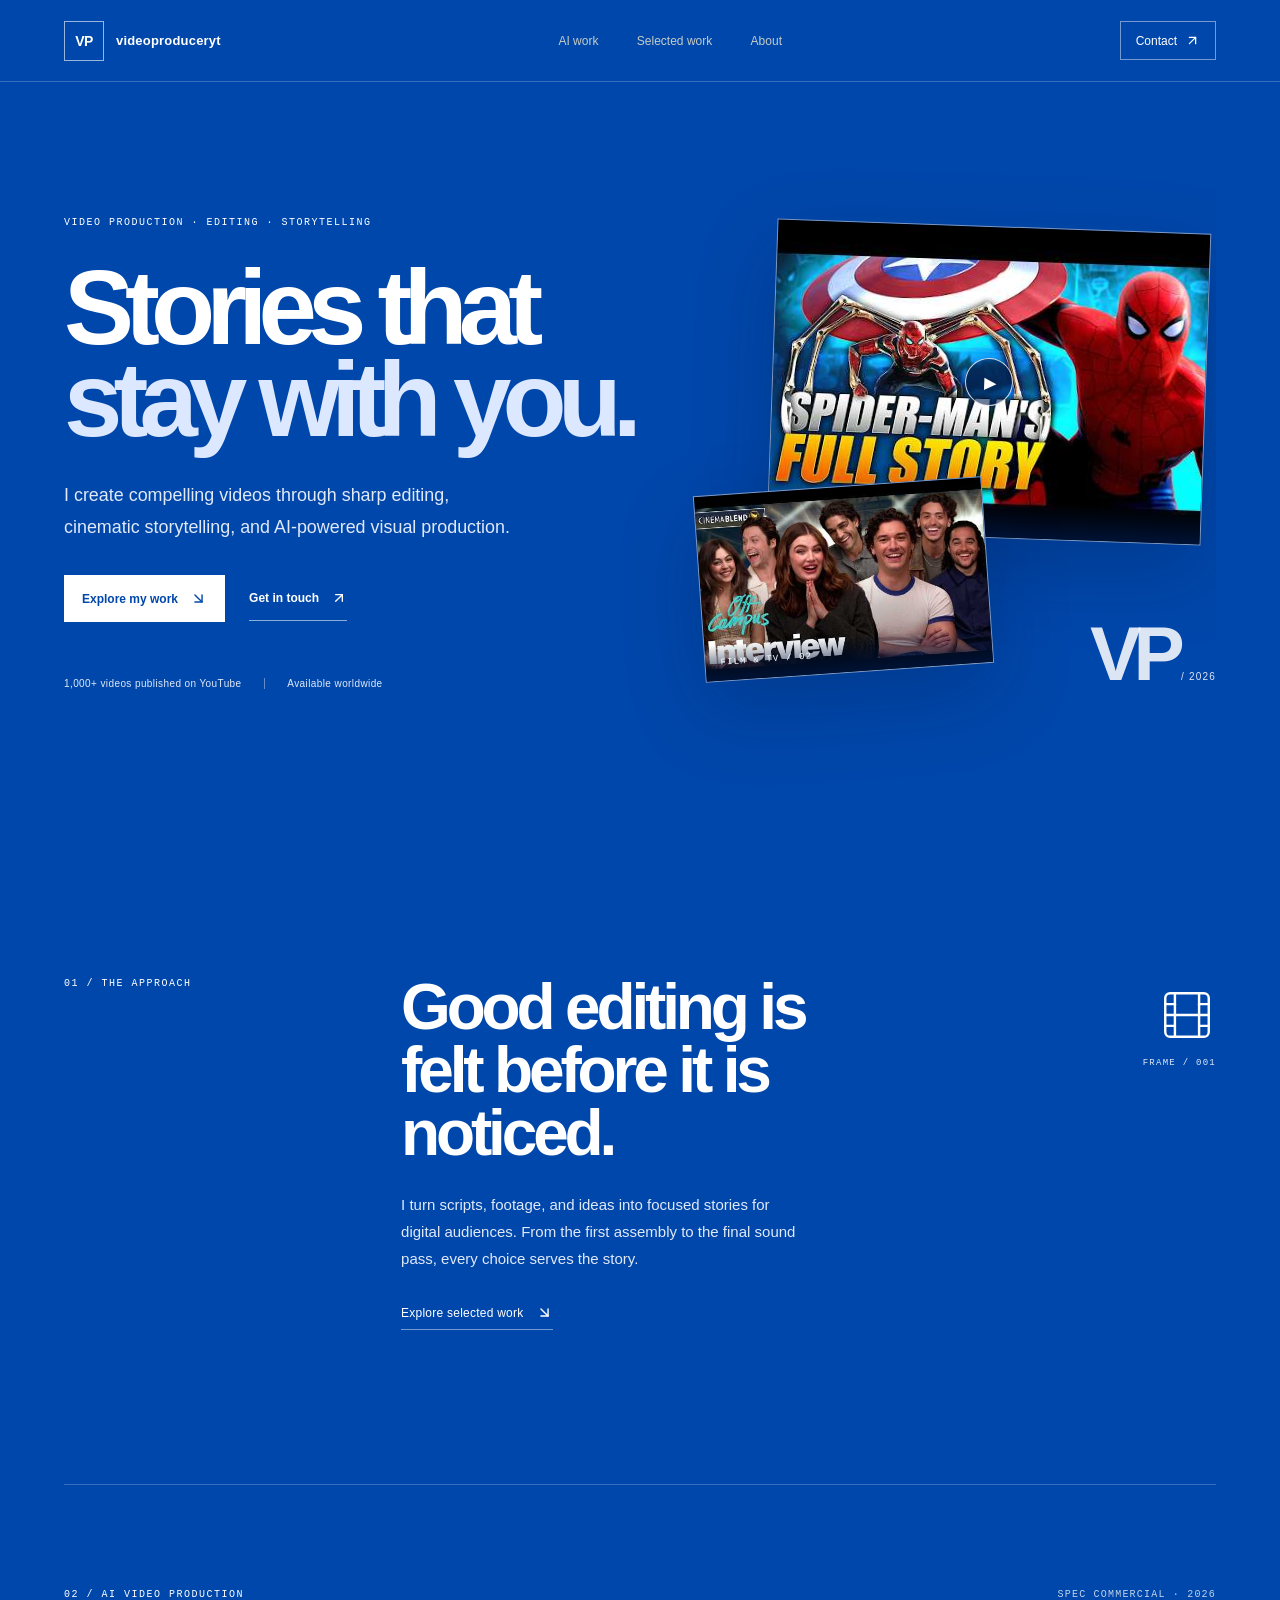
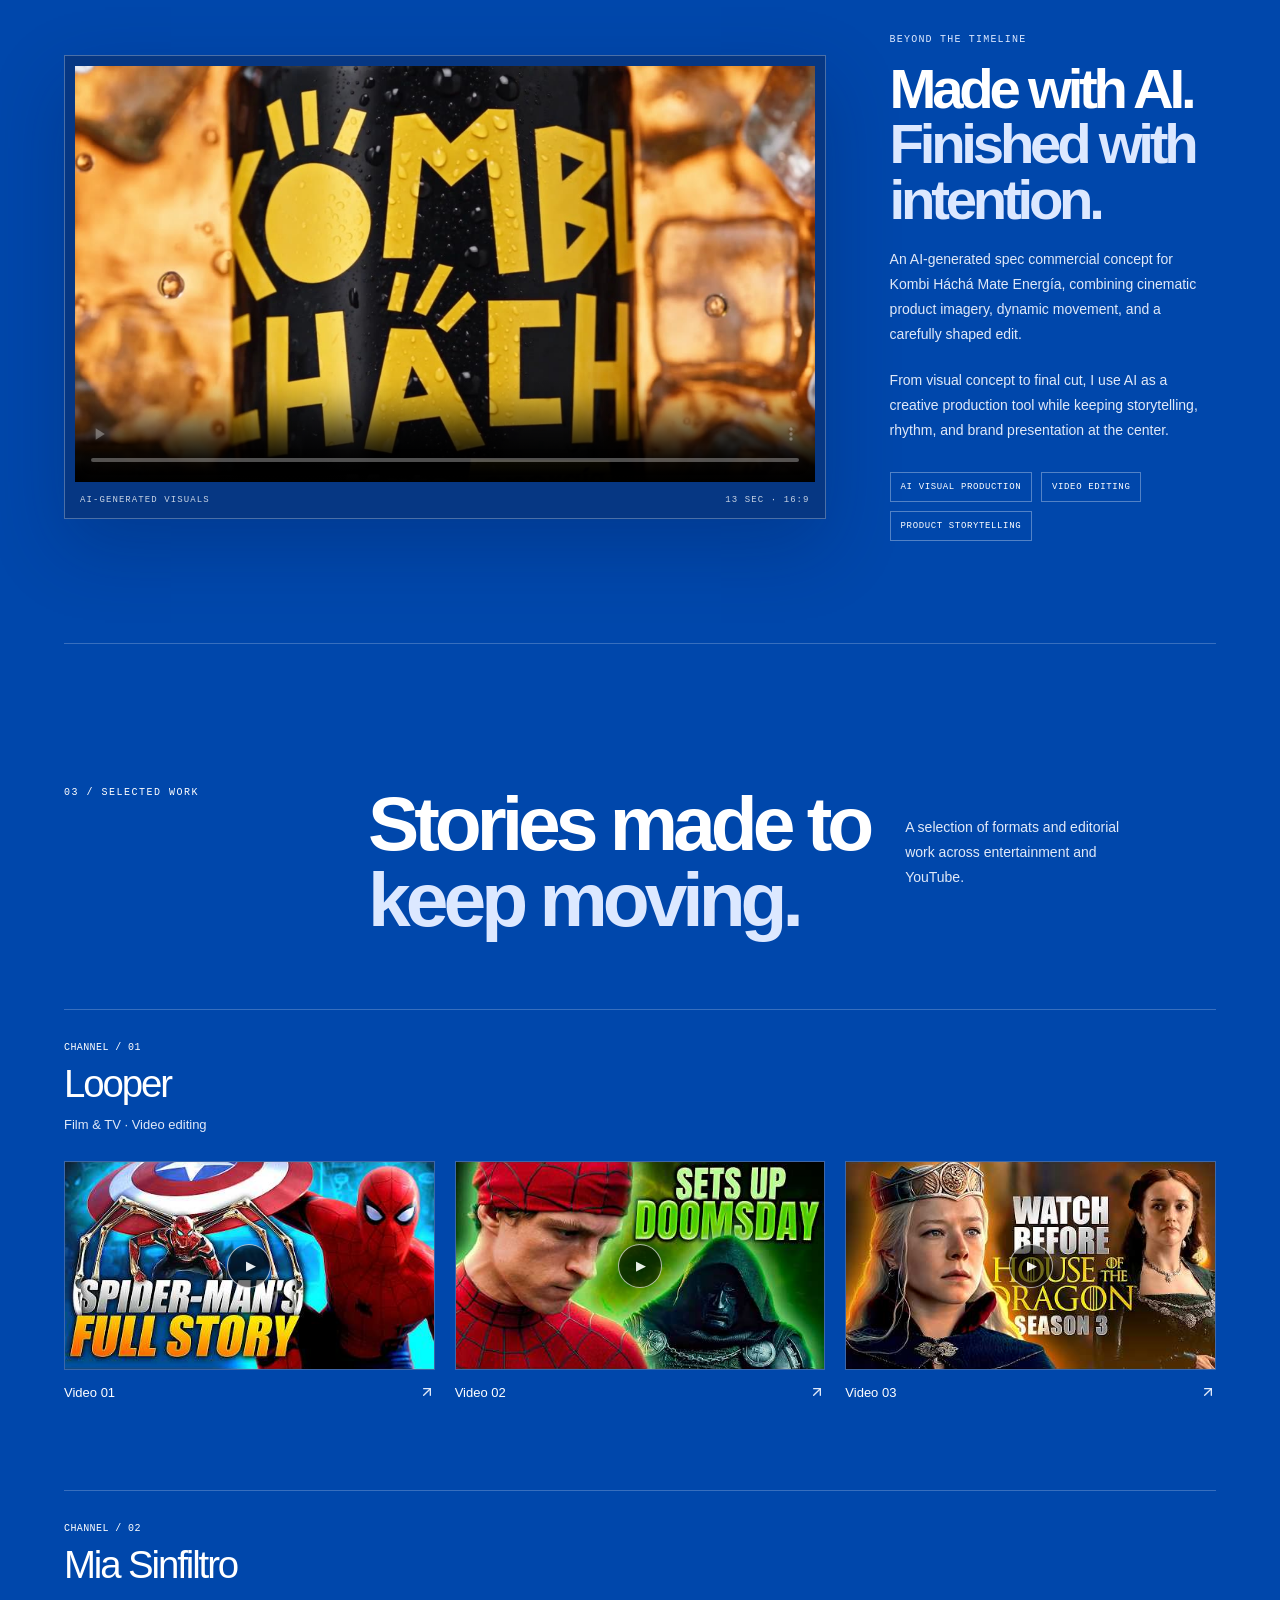
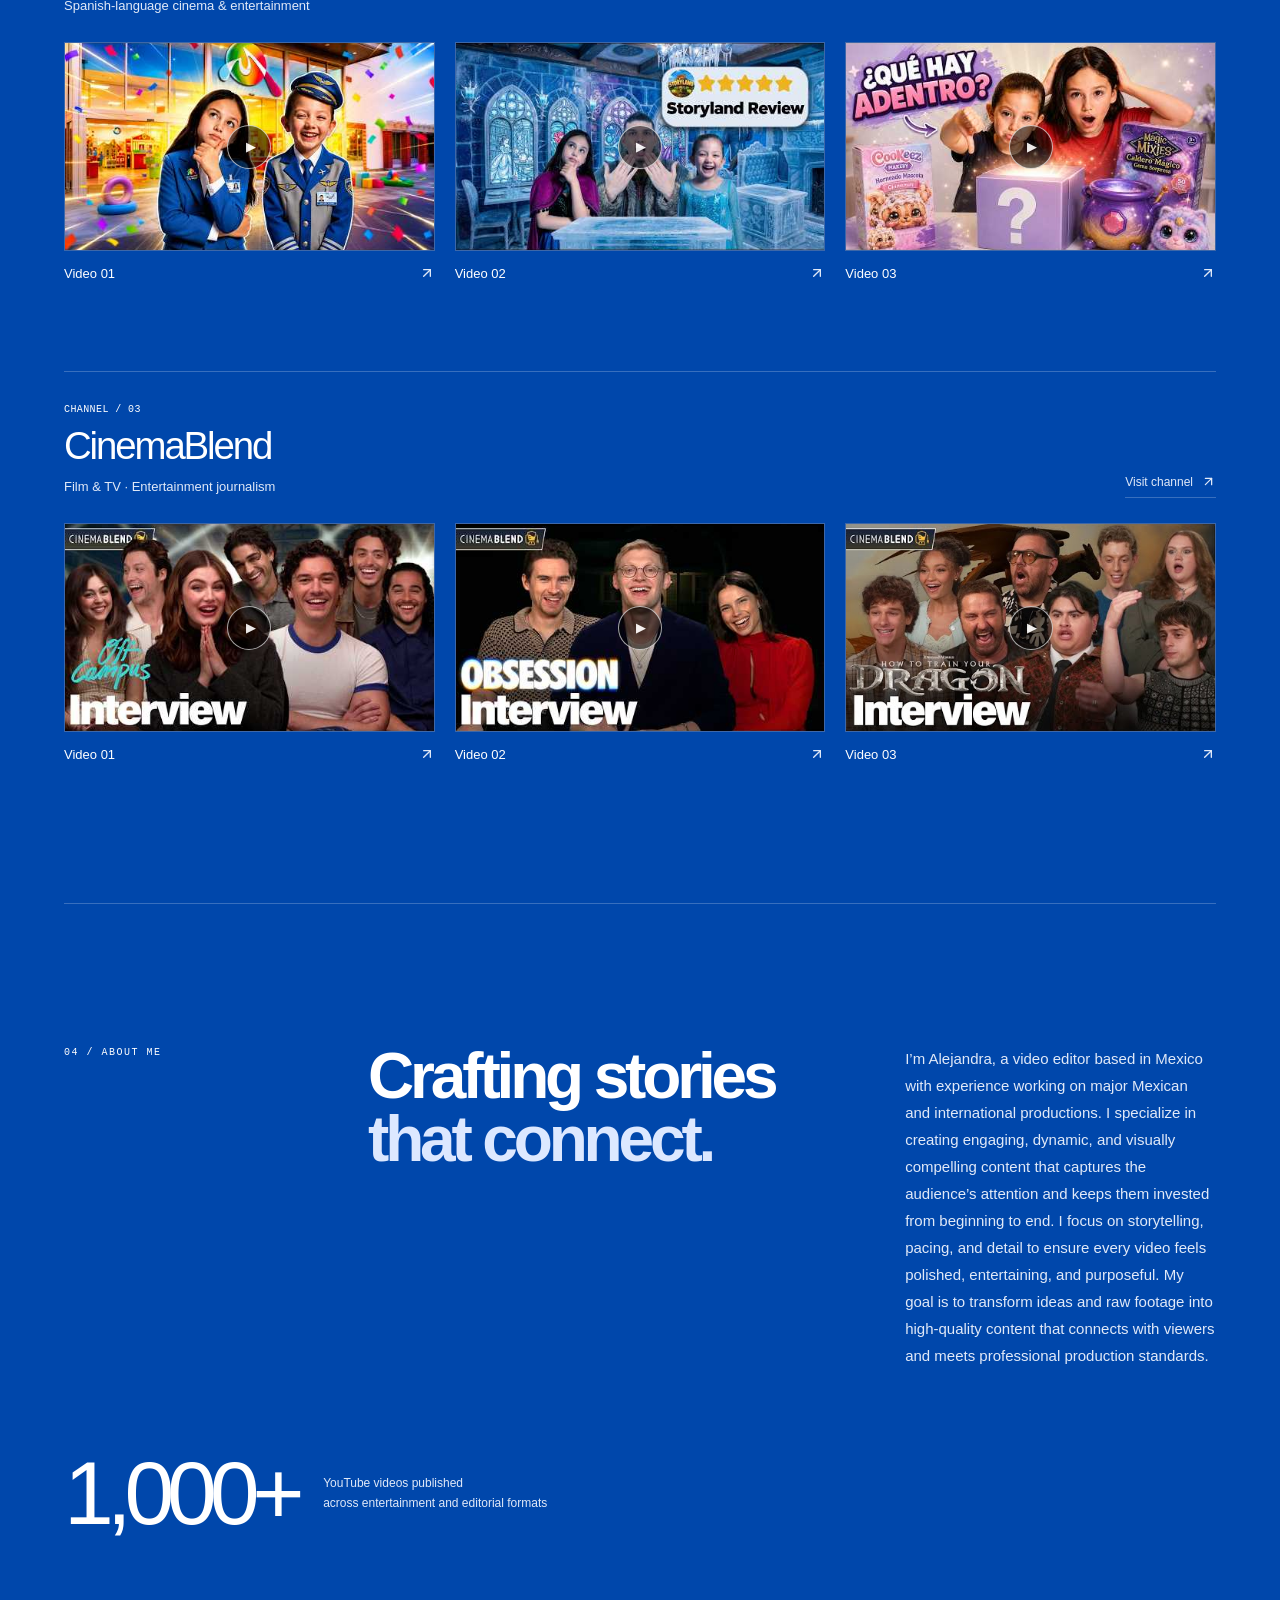
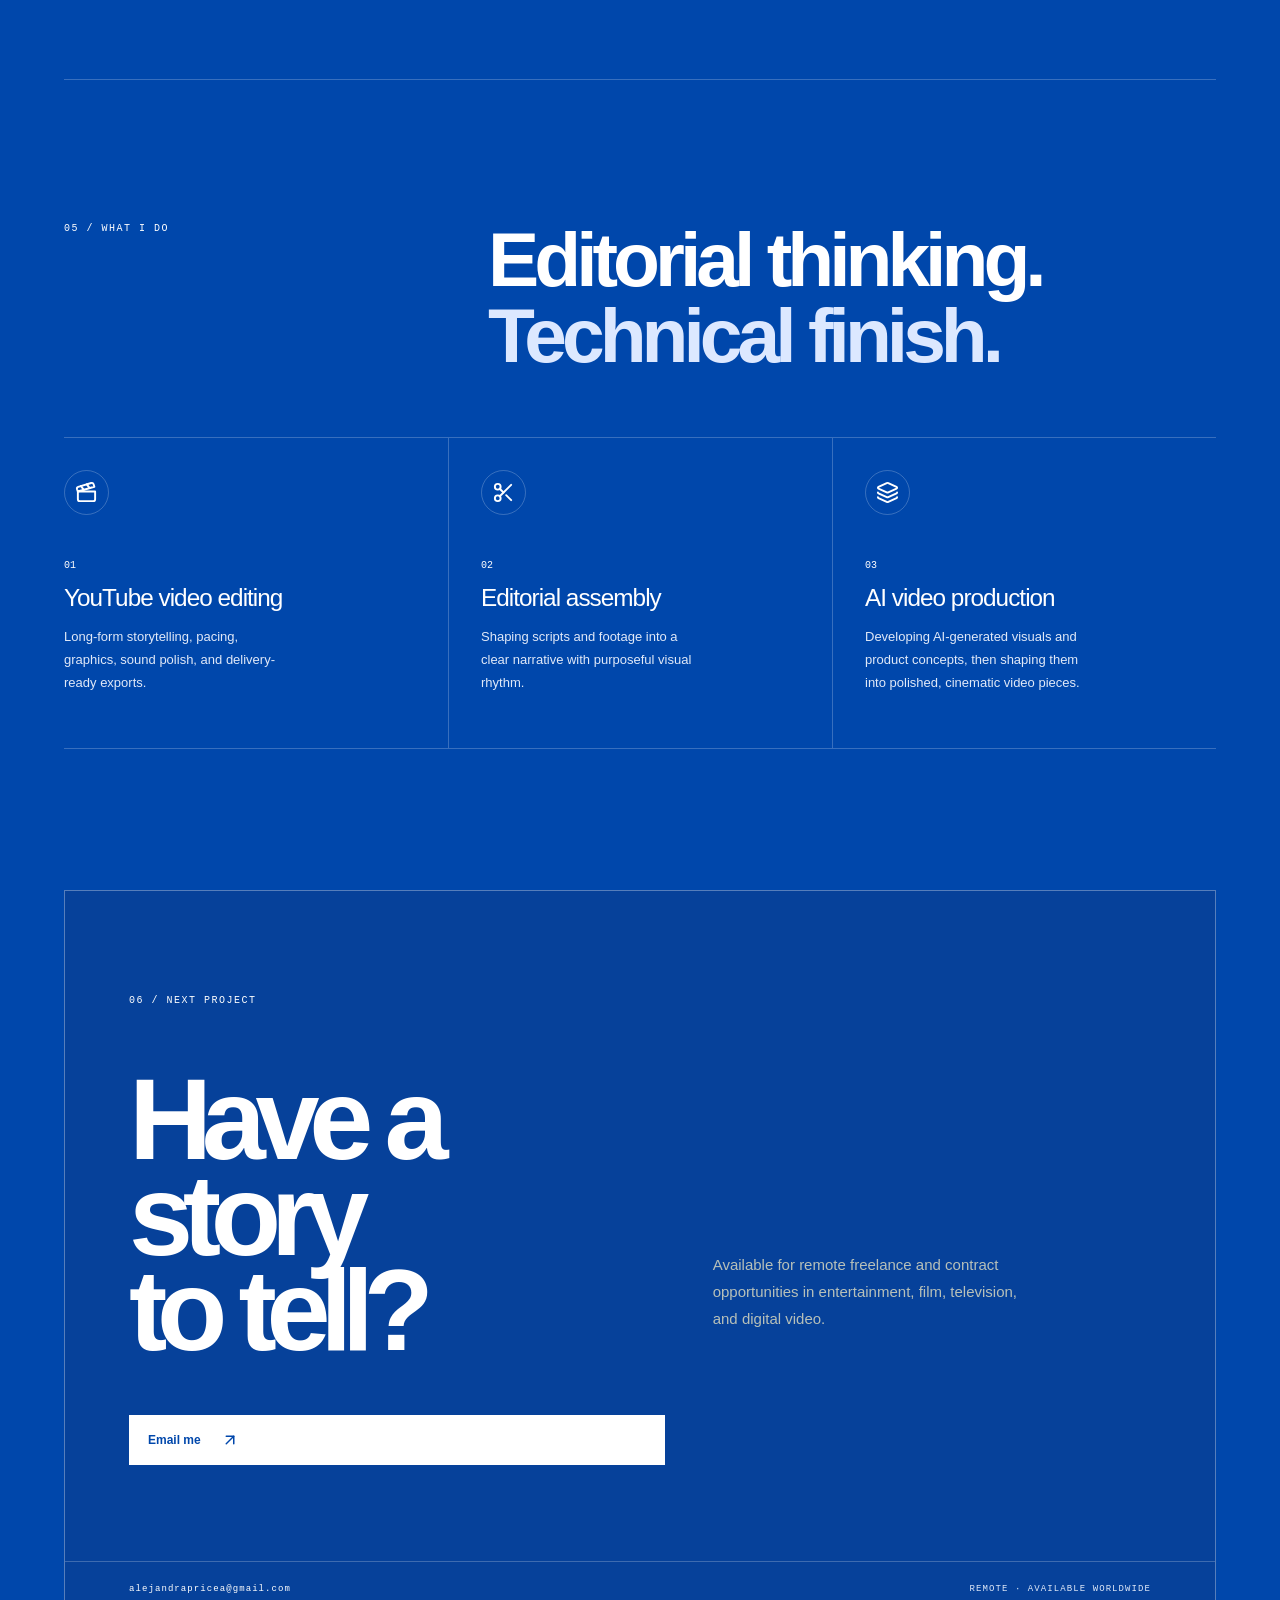
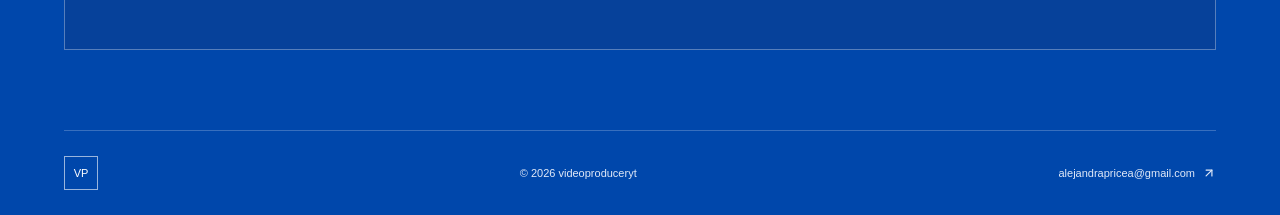
==== index.html @ 10a6574e "first commit Co-Authored-By: Claude Opus 5.5 <noreply@anthropic.com>" ====
<!DOCTYPE html>
<html lang="en">
<head>
<meta charset="utf-8">
<meta name="viewport" content="width=device-width, initial-scale=1">
<title>videoproduceryt | Video Production &amp; Editing</title>
<meta name="description" content="Video production and editing for entertainment, film, television, and digital audiences. Explore selected video work and get in touch.">
<meta property="og:title" content="videoproduceryt | Video Production &amp; Editing">
<meta property="og:description" content="Video production and editing for entertainment, film, television, and digital audiences. Explore selected video work and get in touch.">
<meta property="og:type" content="website">
<meta property="og:image" content="assets/img/og-cover.png">
<meta name="twitter:card" content="summary_large_image">
<meta name="twitter:image" content="assets/img/og-cover.png">
<link rel="icon" href="assets/img/favicon.svg">
<link rel="stylesheet" href="styles.css">
</head>
<body>
<main class="portfolio-site"><header class="site-nav"><a class="wordmark" href="#top" aria-label="videoproduceryt home"><span class="wordmark-icon">VP</span><span>videoproduceryt</span></a><nav aria-label="Main navigation"><a href="#ai-work">AI work</a><a href="#work">Selected work</a><a href="#experience">About</a></nav><a class="nav-contact" href="mailto:alejandrapricea@gmail.com">Contact <svg xmlns="http://www.w3.org/2000/svg" width="15" height="15" viewBox="0 0 24 24" fill="none" stroke="currentColor" stroke-width="2" stroke-linecap="round" stroke-linejoin="round" class="lucide lucide-arrow-up-right" aria-hidden="true"><path d="M7 7h10v10"></path><path d="M7 17 17 7"></path></svg></a></header><section id="top" class="hero section-shell"><div class="hero-copy"><p class="section-index">VIDEO PRODUCTION · EDITING · STORYTELLING</p><h1>Stories that<br/><em>stay with you.</em></h1><p class="hero-description">I create compelling videos through sharp editing, cinematic storytelling, and AI-powered visual production.</p><div class="hero-actions"><a class="hero-primary" href="#work">Explore my work <svg xmlns="http://www.w3.org/2000/svg" width="17" height="17" viewBox="0 0 24 24" fill="none" stroke="currentColor" stroke-width="2" stroke-linecap="round" stroke-linejoin="round" class="lucide lucide-arrow-down-right" aria-hidden="true"><path d="m7 7 10 10"></path><path d="M17 7v10H7"></path></svg></a><a class="hero-secondary" href="mailto:alejandrapricea@gmail.com">Get in touch <svg xmlns="http://www.w3.org/2000/svg" width="16" height="16" viewBox="0 0 24 24" fill="none" stroke="currentColor" stroke-width="2" stroke-linecap="round" stroke-linejoin="round" class="lucide lucide-arrow-up-right" aria-hidden="true"><path d="M7 7h10v10"></path><path d="M7 17 17 7"></path></svg></a></div><div class="hero-proof"><span>1,000+ videos published on YouTube</span><span>Available worldwide</span></div></div><div class="hero-art" aria-label="Selected video work"><a class="hero-frame hero-frame-main" href="https://www.youtube.com/watch?v=7dSTtn8gwhM" target="_blank" rel="noreferrer"><img src="assets/img/7dSTtn8gwhM.jpg" alt="Selected video project thumbnail"/><span class="hero-frame-label">SELECTED WORK / 01</span><span class="hero-play">▶</span></a><a class="hero-frame hero-frame-small" href="https://www.youtube.com/watch?v=cWhBT4UOHnk" target="_blank" rel="noreferrer"><img src="assets/img/cWhBT4UOHnk.jpg" alt="Entertainment video project thumbnail"/><span class="hero-frame-label">FILM &amp; TV / 02</span></a><div class="hero-art-index">VP<span> / 2026</span></div></div></section><section class="intro-note section-shell"><p class="section-index">01 / THE APPROACH</p><div class="intro-note-copy"><h2>Good editing is felt before it is noticed.</h2><p>I turn scripts, footage, and ideas into focused stories for digital audiences. From the first assembly to the final sound pass, every choice serves the story.</p><a class="text-link" href="#work">Explore selected work <svg xmlns="http://www.w3.org/2000/svg" width="17" height="17" viewBox="0 0 24 24" fill="none" stroke="currentColor" stroke-width="2" stroke-linecap="round" stroke-linejoin="round" class="lucide lucide-arrow-down-right" aria-hidden="true"><path d="m7 7 10 10"></path><path d="M17 7v10H7"></path></svg></a></div><div class="intro-note-mark" aria-hidden="true"><svg xmlns="http://www.w3.org/2000/svg" width="58" height="58" viewBox="0 0 24 24" fill="none" stroke="currentColor" stroke-width="1" stroke-linecap="round" stroke-linejoin="round" class="lucide lucide-film" aria-hidden="true"><rect width="18" height="18" x="3" y="3" rx="2"></rect><path d="M7 3v18"></path><path d="M3 7.5h4"></path><path d="M3 12h18"></path><path d="M3 16.5h4"></path><path d="M17 3v18"></path><path d="M17 7.5h4"></path><path d="M17 16.5h4"></path></svg><span>FRAME / 001</span></div></section><section id="ai-work" class="ai-feature-section section-shell"><div class="ai-feature-heading"><p class="section-index">02 / AI VIDEO PRODUCTION</p><span class="ai-feature-kicker">SPEC COMMERCIAL · 2026</span></div><div class="ai-feature-layout"><div class="ai-feature-player"><video controls="" playsinline preload="metadata" poster="assets/img/ai-commercial-poster.jpg" aria-label="AI-generated Kombi Háchá Mate Energía commercial concept"><source src="assets/video/ai-commercial.mp4" type="video/mp4"/>Your browser does not support embedded video.</video><div class="ai-player-caption"><span>AI-GENERATED VISUALS</span><span>13 SEC · 16:9</span></div></div><div class="ai-feature-copy"><p class="ai-overline">BEYOND THE TIMELINE</p><h2>Made with AI.<br/><em>Finished with intention.</em></h2><p>An AI-generated spec commercial concept for Kombi Háchá Mate Energía, combining cinematic product imagery, dynamic movement, and a carefully shaped edit.</p><p>From visual concept to final cut, I use AI as a creative production tool while keeping storytelling, rhythm, and brand presentation at the center.</p><div class="ai-skill-list"><span>AI VISUAL PRODUCTION</span><span>VIDEO EDITING</span><span>PRODUCT STORYTELLING</span></div></div></div></section><section id="work" class="work-section section-shell"><div class="section-heading"><p class="section-index">03 / SELECTED WORK</p><h2>Stories made to<br/><em>keep moving.</em></h2><p class="section-summary">A selection of formats and editorial work across entertainment and YouTube.</p></div><div class="video-groups"><section class="video-group" aria-labelledby="group-0"><div class="video-group-heading"><div><p class="work-type">CHANNEL / 01</p><h3 id="group-0">Looper</h3><p class="work-note">Film &amp; TV · Video editing</p></div></div><div class="video-grid"><a class="video-card" href="https://www.youtube.com/watch?v=7dSTtn8gwhM" target="_blank" rel="noreferrer" aria-label="Watch Looper Video 01"><div class="video-thumb"><img src="assets/img/7dSTtn8gwhM.jpg" alt="Looper — Video 01 thumbnail" loading="lazy"/><span class="play-mark" aria-hidden="true">▶</span></div><div class="video-card-meta"><span>Video 01</span><svg xmlns="http://www.w3.org/2000/svg" width="16" height="16" viewBox="0 0 24 24" fill="none" stroke="currentColor" stroke-width="2" stroke-linecap="round" stroke-linejoin="round" class="lucide lucide-arrow-up-right" aria-hidden="true"><path d="M7 7h10v10"></path><path d="M7 17 17 7"></path></svg></div></a><a class="video-card" href="https://www.youtube.com/watch?v=FRLhIym9r6U" target="_blank" rel="noreferrer" aria-label="Watch Looper Video 02"><div class="video-thumb"><img src="assets/img/FRLhIym9r6U.jpg" alt="Looper — Video 02 thumbnail" loading="lazy"/><span class="play-mark" aria-hidden="true">▶</span></div><div class="video-card-meta"><span>Video 02</span><svg xmlns="http://www.w3.org/2000/svg" width="16" height="16" viewBox="0 0 24 24" fill="none" stroke="currentColor" stroke-width="2" stroke-linecap="round" stroke-linejoin="round" class="lucide lucide-arrow-up-right" aria-hidden="true"><path d="M7 7h10v10"></path><path d="M7 17 17 7"></path></svg></div></a><a class="video-card" href="https://www.youtube.com/watch?v=bgYnn31d7a8" target="_blank" rel="noreferrer" aria-label="Watch Looper Video 03"><div class="video-thumb"><img src="assets/img/bgYnn31d7a8.jpg" alt="Looper — Video 03 thumbnail" loading="lazy"/><span class="play-mark" aria-hidden="true">▶</span></div><div class="video-card-meta"><span>Video 03</span><svg xmlns="http://www.w3.org/2000/svg" width="16" height="16" viewBox="0 0 24 24" fill="none" stroke="currentColor" stroke-width="2" stroke-linecap="round" stroke-linejoin="round" class="lucide lucide-arrow-up-right" aria-hidden="true"><path d="M7 7h10v10"></path><path d="M7 17 17 7"></path></svg></div></a></div></section><section class="video-group" aria-labelledby="group-1"><div class="video-group-heading"><div><p class="work-type">CHANNEL / 02</p><h3 id="group-1">Mia Sinfiltro</h3><p class="work-note">Spanish-language cinema &amp; entertainment</p></div></div><div class="video-grid"><a class="video-card" href="https://www.youtube.com/watch?v=tKdSCOWvBXM&amp;t=36s" target="_blank" rel="noreferrer" aria-label="Watch Mia Sinfiltro Video 01"><div class="video-thumb"><img src="assets/img/tKdSCOWvBXM.jpg" alt="Mia Sinfiltro — Video 01 thumbnail" loading="lazy"/><span class="play-mark" aria-hidden="true">▶</span></div><div class="video-card-meta"><span>Video 01</span><svg xmlns="http://www.w3.org/2000/svg" width="16" height="16" viewBox="0 0 24 24" fill="none" stroke="currentColor" stroke-width="2" stroke-linecap="round" stroke-linejoin="round" class="lucide lucide-arrow-up-right" aria-hidden="true"><path d="M7 7h10v10"></path><path d="M7 17 17 7"></path></svg></div></a><a class="video-card" href="https://www.youtube.com/watch?v=5vGVzmGsUBk&amp;t=74s" target="_blank" rel="noreferrer" aria-label="Watch Mia Sinfiltro Video 02"><div class="video-thumb"><img src="assets/img/5vGVzmGsUBk.jpg" alt="Mia Sinfiltro — Video 02 thumbnail" loading="lazy"/><span class="play-mark" aria-hidden="true">▶</span></div><div class="video-card-meta"><span>Video 02</span><svg xmlns="http://www.w3.org/2000/svg" width="16" height="16" viewBox="0 0 24 24" fill="none" stroke="currentColor" stroke-width="2" stroke-linecap="round" stroke-linejoin="round" class="lucide lucide-arrow-up-right" aria-hidden="true"><path d="M7 7h10v10"></path><path d="M7 17 17 7"></path></svg></div></a><a class="video-card" href="https://www.youtube.com/watch?v=4UK1DsJi1Jc&amp;t=2s" target="_blank" rel="noreferrer" aria-label="Watch Mia Sinfiltro Video 03"><div class="video-thumb"><img src="assets/img/4UK1DsJi1Jc.jpg" alt="Mia Sinfiltro — Video 03 thumbnail" loading="lazy"/><span class="play-mark" aria-hidden="true">▶</span></div><div class="video-card-meta"><span>Video 03</span><svg xmlns="http://www.w3.org/2000/svg" width="16" height="16" viewBox="0 0 24 24" fill="none" stroke="currentColor" stroke-width="2" stroke-linecap="round" stroke-linejoin="round" class="lucide lucide-arrow-up-right" aria-hidden="true"><path d="M7 7h10v10"></path><path d="M7 17 17 7"></path></svg></div></a></div></section><section class="video-group" aria-labelledby="group-2"><div class="video-group-heading"><div><p class="work-type">CHANNEL / 03</p><h3 id="group-2">CinemaBlend</h3><p class="work-note">Film &amp; TV · Entertainment journalism</p></div><a class="channel-link" href="https://www.youtube.com/@CinemaBlend" target="_blank" rel="noreferrer">Visit channel <svg xmlns="http://www.w3.org/2000/svg" width="15" height="15" viewBox="0 0 24 24" fill="none" stroke="currentColor" stroke-width="2" stroke-linecap="round" stroke-linejoin="round" class="lucide lucide-arrow-up-right" aria-hidden="true"><path d="M7 7h10v10"></path><path d="M7 17 17 7"></path></svg></a></div><div class="video-grid"><a class="video-card" href="https://www.youtube.com/watch?v=cWhBT4UOHnk" target="_blank" rel="noreferrer" aria-label="Watch CinemaBlend Video 01"><div class="video-thumb"><img src="assets/img/cWhBT4UOHnk.jpg" alt="CinemaBlend — Video 01 thumbnail" loading="lazy"/><span class="play-mark" aria-hidden="true">▶</span></div><div class="video-card-meta"><span>Video 01</span><svg xmlns="http://www.w3.org/2000/svg" width="16" height="16" viewBox="0 0 24 24" fill="none" stroke="currentColor" stroke-width="2" stroke-linecap="round" stroke-linejoin="round" class="lucide lucide-arrow-up-right" aria-hidden="true"><path d="M7 7h10v10"></path><path d="M7 17 17 7"></path></svg></div></a><a class="video-card" href="https://www.youtube.com/watch?v=Op0b77nTmTg" target="_blank" rel="noreferrer" aria-label="Watch CinemaBlend Video 02"><div class="video-thumb"><img src="assets/img/Op0b77nTmTg.jpg" alt="CinemaBlend — Video 02 thumbnail" loading="lazy"/><span class="play-mark" aria-hidden="true">▶</span></div><div class="video-card-meta"><span>Video 02</span><svg xmlns="http://www.w3.org/2000/svg" width="16" height="16" viewBox="0 0 24 24" fill="none" stroke="currentColor" stroke-width="2" stroke-linecap="round" stroke-linejoin="round" class="lucide lucide-arrow-up-right" aria-hidden="true"><path d="M7 7h10v10"></path><path d="M7 17 17 7"></path></svg></div></a><a class="video-card" href="https://www.youtube.com/watch?v=HNPbx5zSEVE" target="_blank" rel="noreferrer" aria-label="Watch CinemaBlend Video 03"><div class="video-thumb"><img src="assets/img/HNPbx5zSEVE.jpg" alt="CinemaBlend — Video 03 thumbnail" loading="lazy"/><span class="play-mark" aria-hidden="true">▶</span></div><div class="video-card-meta"><span>Video 03</span><svg xmlns="http://www.w3.org/2000/svg" width="16" height="16" viewBox="0 0 24 24" fill="none" stroke="currentColor" stroke-width="2" stroke-linecap="round" stroke-linejoin="round" class="lucide lucide-arrow-up-right" aria-hidden="true"><path d="M7 7h10v10"></path><path d="M7 17 17 7"></path></svg></div></a></div></section></div></section><section id="experience" class="experience-section section-shell"><div class="experience-lead"><p class="section-index">04 / ABOUT ME</p><h2>Crafting stories<br/><em>that connect.</em></h2><p>I’m Alejandra, a video editor based in Mexico with experience working on major Mexican and international productions. I specialize in creating engaging, dynamic, and visually compelling content that captures the audience’s attention and keeps them invested from beginning to end. I focus on storytelling, pacing, and detail to ensure every video feels polished, entertaining, and purposeful. My goal is to transform ideas and raw footage into high-quality content that connects with viewers and meets professional production standards.</p></div><div class="experience-foot"><strong>1,000+</strong><span>YouTube videos published<br/>across entertainment and editorial formats</span></div></section><section id="services" class="services-section section-shell"><div class="section-heading"><p class="section-index">05 / WHAT I DO</p><h2>Editorial thinking.<br/><em>Technical finish.</em></h2></div><div class="service-grid"><article class="service-item"><span class="service-icon"><svg xmlns="http://www.w3.org/2000/svg" width="23" height="23" viewBox="0 0 24 24" fill="none" stroke="currentColor" stroke-width="2" stroke-linecap="round" stroke-linejoin="round" class="lucide lucide-clapperboard" aria-hidden="true"><path d="m12.296 3.464 3.02 3.956"></path><path d="M20.2 6 3 11l-.9-2.4c-.3-1.1.3-2.2 1.3-2.5l13.5-4c1.1-.3 2.2.3 2.5 1.3z"></path><path d="M3 11h18v8a2 2 0 0 1-2 2H5a2 2 0 0 1-2-2z"></path><path d="m6.18 5.276 3.1 3.899"></path></svg></span><p class="service-no">01</p><h3>YouTube video editing</h3><p>Long-form storytelling, pacing, graphics, sound polish, and delivery-ready exports.</p></article><article class="service-item"><span class="service-icon"><svg xmlns="http://www.w3.org/2000/svg" width="23" height="23" viewBox="0 0 24 24" fill="none" stroke="currentColor" stroke-width="2" stroke-linecap="round" stroke-linejoin="round" class="lucide lucide-scissors" aria-hidden="true"><circle cx="6" cy="6" r="3"></circle><path d="M8.12 8.12 12 12"></path><path d="M20 4 8.12 15.88"></path><circle cx="6" cy="18" r="3"></circle><path d="M14.8 14.8 20 20"></path></svg></span><p class="service-no">02</p><h3>Editorial assembly</h3><p>Shaping scripts and footage into a clear narrative with purposeful visual rhythm.</p></article><article class="service-item"><span class="service-icon"><svg xmlns="http://www.w3.org/2000/svg" width="23" height="23" viewBox="0 0 24 24" fill="none" stroke="currentColor" stroke-width="2" stroke-linecap="round" stroke-linejoin="round" class="lucide lucide-layers" aria-hidden="true"><path d="M12.83 2.18a2 2 0 0 0-1.66 0L2.6 6.08a1 1 0 0 0 0 1.83l8.58 3.91a2 2 0 0 0 1.66 0l8.58-3.9a1 1 0 0 0 0-1.83z"></path><path d="M2 12a1 1 0 0 0 .58.91l8.6 3.91a2 2 0 0 0 1.65 0l8.58-3.9A1 1 0 0 0 22 12"></path><path d="M2 17a1 1 0 0 0 .58.91l8.6 3.91a2 2 0 0 0 1.65 0l8.58-3.9A1 1 0 0 0 22 17"></path></svg></span><p class="service-no">03</p><h3>AI video production</h3><p>Developing AI-generated visuals and product concepts, then shaping them into polished, cinematic video pieces.</p></article></div></section><section class="contact-section section-shell" id="contact"><p class="section-index">06 / NEXT PROJECT</p><div class="contact-main"><h2>Have a story<br/>to tell?</h2><p>Available for remote freelance and contract opportunities in entertainment, film, television, and digital video.</p><a class="contact-button" href="mailto:alejandrapricea@gmail.com">Email me <svg xmlns="http://www.w3.org/2000/svg" width="18" height="18" viewBox="0 0 24 24" fill="none" stroke="currentColor" stroke-width="2" stroke-linecap="round" stroke-linejoin="round" class="lucide lucide-arrow-up-right" aria-hidden="true"><path d="M7 7h10v10"></path><path d="M7 17 17 7"></path></svg></a></div><div class="contact-bottom"><a href="mailto:alejandrapricea@gmail.com">alejandrapricea@gmail.com</a><span>REMOTE · AVAILABLE WORLDWIDE</span></div></section><footer class="site-footer"><a class="footer-mark" href="#top">VP</a><span>© 2026 videoproduceryt</span><a href="mailto:alejandrapricea@gmail.com">alejandrapricea@gmail.com <svg xmlns="http://www.w3.org/2000/svg" width="14" height="14" viewBox="0 0 24 24" fill="none" stroke="currentColor" stroke-width="2" stroke-linecap="round" stroke-linejoin="round" class="lucide lucide-arrow-up-right" aria-hidden="true"><path d="M7 7h10v10"></path><path d="M7 17 17 7"></path></svg></a></footer></main>
</body>
</html>
---- styles.css ----
*,*::before,*::after{box-sizing:border-box}
img,video{max-width:100%}

:root{--radius:.625rem;--ls-bg:#0b0e0d;--ls-panel:#121715;--ls-panel-2:#171e1a;--ls-ink:#f0f0ea;--ls-muted:#a1aaa4;--ls-line:#e2eae326;--ls-accent:#9db8a4;--ls-max:1240px}
html{scroll-behavior:smooth;background:var(--ls-bg)}
body{color:var(--ls-ink);margin:0;font-family:Arial,Helvetica Neue,sans-serif;background:var(--ls-bg)!important}
.portfolio-site{background:var(--ls-bg);color:var(--ls-ink);overflow:clip}
.portfolio-site a{color:inherit;text-decoration:none}
.site-nav{z-index:20;min-height:82px;padding:0 max(5vw, calc((100vw - var(--ls-max))/2));border-bottom:1px solid var(--ls-line);background:#0b0e0d;justify-content:space-between;align-items:center;gap:2rem;display:flex;position:relative}
.wordmark{letter-spacing:.16em;white-space:nowrap;align-items:center;gap:12px;font-size:13px;font-weight:700;display:inline-flex}
.wordmark-icon{border:1px solid var(--ls-accent);width:40px;height:40px;color:var(--ls-ink);letter-spacing:-.05em;border-radius:11px;place-items:center;font-size:14px;display:grid}
.wordmark-sub{color:var(--ls-muted);letter-spacing:.22em;margin-top:4px;font-size:9px;font-weight:500;display:block}
.site-nav nav{align-items:center;gap:clamp(1.1rem,3vw,2.6rem);display:flex}
.site-nav nav a,.nav-contact{color:#c6ccc6;font-size:12px;transition:color .2s}
.site-nav nav a:hover,.nav-contact:hover,.text-link:hover{color:var(--ls-accent)}
.nav-contact{border:1px solid var(--ls-line);align-items:center;gap:8px;padding:11px 15px;display:inline-flex}
.scrub-wrap{position:relative}
.scrub-wrap .scroll-scrub__route-button{letter-spacing:.1em;text-transform:uppercase;font-size:11px}
.scrub-wrap .scroll-scrub__copy{width:min(48rem,52vw);max-width:48rem}
.scrub-wrap .scroll-scrub__title{letter-spacing:-.075em;max-width:9ch;font-family:Arial,Helvetica Neue,sans-serif;font-size:clamp(3.2rem,7.3vw,7rem);font-weight:700;line-height:.93}
.scrub-wrap .scroll-scrub__body{color:#cfd5cf;max-width:42ch;font-size:clamp(1rem,1.35vw,1.2rem)}
.scrub-wrap .scroll-scrub__kicker{letter-spacing:.18em;font-size:10px}
.scrub-wrap .scroll-scrub__tags li{letter-spacing:.06em;background:#070c094d;border-color:#e6eee738;font-size:10px}
.section-shell{width:min(var(--ls-max), calc(100% - 10vw));margin-inline:auto}
.section-index{color:var(--ls-accent);letter-spacing:.15em;margin:0;font-family:Courier New,monospace;font-size:10px;line-height:1.5}
.intro-note{border-bottom:1px solid var(--ls-line);grid-template-columns:.8fr 1.5fr .7fr;align-items:start;gap:4rem;padding-top:clamp(7rem,12vw,11rem);padding-bottom:clamp(7rem,12vw,11rem);display:grid}
.intro-note-copy h2,.section-heading h2,.experience-lead h2{letter-spacing:-.065em;max-width:13ch;margin:0;font-size:clamp(2.5rem,5vw,5.1rem);font-weight:600;line-height:.99}
.intro-note-copy p:not(.section-index),.experience-lead>p:last-child{max-width:48ch;color:var(--ls-muted);margin:1.6rem 0 0;font-size:15px;line-height:1.8}
.text-link{border-bottom:1px solid var(--ls-accent);color:var(--ls-ink);letter-spacing:.02em;align-items:center;gap:12px;margin-top:2rem;padding-bottom:8px;font-size:12px;display:inline-flex}
.intro-note-mark{color:var(--ls-accent);flex-direction:column;align-items:flex-end;gap:14px;padding-top:10px;display:flex}
.intro-note-mark span{color:var(--ls-muted);letter-spacing:.14em;font-family:Courier New,monospace;font-size:9px}
.work-section{padding-top:clamp(7rem,11vw,10rem);padding-bottom:clamp(7rem,11vw,10rem)}
.section-heading{grid-template-columns:.7fr 1.3fr .8fr;align-items:start;gap:2rem;margin-bottom:4.5rem;display:grid}
.section-heading h2{font-size:clamp(3rem,6vw,6rem)}
.section-heading h2 em,.experience-lead h2 em{color:var(--ls-accent);font-style:normal}
.section-summary{max-width:30ch;color:var(--ls-muted);padding-top:1rem;font-size:14px;line-height:1.8}
.work-list{grid-template-columns:1fr 1fr;gap:4.5rem 2.5rem;display:grid}
.work-item:nth-child(2){margin-top:5rem}
.work-item:nth-child(3){grid-column:1/2;margin-top:-2rem}
.work-visual{aspect-ratio:1.36;isolation:isolate;border:1px solid var(--ls-line);background:radial-gradient(at 60% 45%,#25352b 0%,#111714 48%,#080b09 100%);justify-content:center;align-items:center;display:flex;position:relative;overflow:hidden}
.work-visual:before{content:"";background:linear-gradient(135deg,#0000 15%,#9db8a412 15.2%,#0000 15.8% 72%,#9db8a40f 72.2%,#0000 73%);position:absolute;inset:0}
.work-visual--ribbon{background:radial-gradient(at 44% 52%,#25332b 0%,#111614 55%,#080b09 100%)}
.work-visual--reel{background:radial-gradient(#2a3930 0%,#111714 46%,#080b09 100%)}
.visual-number{color:#aab4ac;letter-spacing:.13em;font-family:Courier New,monospace;font-size:9px;position:absolute;top:20px;left:22px}
.visual-wordmark{color:#f0f0eaeb;letter-spacing:.11em;font-size:clamp(1rem,2vw,1.5rem);font-weight:700;position:absolute;bottom:23px;left:24px}
.visual-open{border:1px solid #f0f0ea59;border-radius:50%;place-items:center;width:42px;height:42px;transition:background .25s,color .25s,transform .25s;display:grid;position:absolute;bottom:18px;right:18px}
.work-visual:hover .visual-open{background:var(--ls-accent);color:var(--ls-bg);transform:translate(2px,-2px)}
.visual-shape{width:44%;height:48%;transition:transform .5s cubic-bezier(.2,.8,.2,1);display:block;position:relative;transform:rotate(-17deg)}
.visual-shape span{background:linear-gradient(115deg,#9db8a41f,#9db8a405);border:1px solid #dce7dea6;width:100%;height:28%;display:block;position:absolute;box-shadow:0 0 38px #9db8a40a}
.visual-shape span:first-child{top:0;left:-10%;transform:rotate(8deg)}
.visual-shape span:nth-child(2){top:32%;left:0;transform:rotate(-3deg)}
.visual-shape span:nth-child(3){top:64%;left:10%;transform:rotate(5deg)}
.work-visual--ribbon .visual-shape{transform:rotate(28deg)scale(.82)}
.work-visual--reel .visual-shape{aspect-ratio:1;border:2px solid #dce7decc;border-radius:50%;width:38%;height:auto;transform:rotate(0)}
.work-visual--reel .visual-shape:before,.work-visual--reel .visual-shape:after{content:"";border:1px solid #9db8a4cc;border-radius:50%;position:absolute;inset:15%}
.work-visual--reel .visual-shape:after{border-color:#dce7deb3;inset:38%}
.work-visual--reel .visual-shape span{border-radius:50%;width:13%;height:13%;top:43%;left:43%}
.work-visual--reel .visual-shape span:first-child{transform:translateY(-125px)}
.work-visual--reel .visual-shape span:nth-child(2){transform:translate(95px,75px)}
.work-visual--reel .visual-shape span:nth-child(3){transform:translate(-95px,75px)}
.work-visual:hover .visual-shape{transform:rotate(-10deg)scale(1.06)}
.work-visual--ribbon:hover .visual-shape{transform:rotate(20deg)scale(.9)}
.work-visual--reel:hover .visual-shape{transform:scale(1.08)}
.work-meta{justify-content:space-between;gap:1rem;padding-top:1.4rem;display:flex}
.work-type{color:var(--ls-accent);letter-spacing:.04em;margin:0 0 .6rem;font-family:Courier New,monospace;font-size:10px}
.work-meta h3{letter-spacing:-.035em;margin:0;font-size:clamp(1.2rem,2vw,1.6rem);font-weight:500}
.work-note{max-width:44ch;color:var(--ls-muted);margin:.75rem 0 0;font-size:13px;line-height:1.7}
.work-count{color:#68716a;font-family:Courier New,monospace;font-size:11px}
.outline-link{border-bottom:1px solid var(--ls-accent);align-items:center;gap:15px;margin-top:4rem;padding:16px 0;font-size:12px;display:inline-flex}
.experience-section{border-top:1px solid var(--ls-line);padding-top:clamp(7rem,11vw,10rem);padding-bottom:clamp(7rem,11vw,10rem)}
.experience-lead{grid-template-columns:.7fr 1.3fr .8fr;align-items:start;gap:2rem;margin-bottom:5rem;display:grid}
.experience-lead h2{max-width:14ch;font-size:clamp(2.8rem,5vw,5rem)}
.experience-lead>p:last-child{margin-top:0}
.timeline{border-top:1px solid var(--ls-line)}
.timeline-item{border-bottom:1px solid var(--ls-line);grid-template-columns:1fr 2.2fr 44px;align-items:start;gap:2rem;padding:2.2rem 0;display:grid}
.timeline-date{color:var(--ls-muted);letter-spacing:.08em;padding-top:7px;font-family:Courier New,monospace;font-size:10px}
.timeline-date span{color:var(--ls-accent);margin-left:7px;font-size:9px;display:inline-block}
.timeline-main h3{letter-spacing:-.04em;margin:0;font-size:clamp(1.5rem,2.4vw,2.2rem);font-weight:500}
.timeline-role{color:var(--ls-accent)!important;margin:.45rem 0 .9rem!important;font-size:11px!important}
.timeline-main p{max-width:58ch;color:var(--ls-muted);margin:0;font-size:13px;line-height:1.8}
.timeline-arrow{border:1px solid var(--ls-line);width:38px;height:38px;color:var(--ls-accent);border-radius:50%;place-items:center;display:grid}
.experience-foot{align-items:center;gap:1.6rem;margin-top:4rem;display:flex}
.experience-foot strong{letter-spacing:-.08em;font-size:clamp(3.5rem,7vw,6rem);font-weight:500;line-height:1}
.experience-foot span{color:var(--ls-muted);font-size:12px;line-height:1.6}
.services-section{border-top:1px solid var(--ls-line);padding-top:clamp(7rem,11vw,10rem);padding-bottom:clamp(7rem,11vw,10rem)}
.services-section .section-heading{grid-template-columns:.7fr 1.3fr;margin-bottom:4rem}
.service-grid{border-top:1px solid var(--ls-line);border-bottom:1px solid var(--ls-line);grid-template-columns:repeat(3,minmax(0,1fr));display:grid}
.service-item{min-height:310px;padding:2rem 2rem 2.2rem 0;position:relative}
.service-item+.service-item{border-left:1px solid var(--ls-line);padding-left:2rem}
.service-icon{width:45px;height:45px;color:var(--ls-accent);border:1px solid var(--ls-line);border-radius:50%;place-items:center;display:grid}
.service-no{color:var(--ls-accent);margin:2.8rem 0 .8rem;font-family:Courier New,monospace;font-size:10px}
.service-item h3{letter-spacing:-.04em;margin:0;font-size:clamp(1.15rem,1.9vw,1.55rem);font-weight:500}
.service-item>p:last-child{max-width:31ch;color:var(--ls-muted);font-size:13px;line-height:1.8}
.contact-section{background:radial-gradient(at 80% 30%,#37503e38,#0000 48%),#101512;border:1px solid #9db8a447;margin-bottom:5rem;padding-top:clamp(5rem,8vw,7rem);padding-bottom:2rem;position:relative}
.contact-section>.section-index{margin-left:clamp(1.5rem,5vw,4rem)}
.contact-main{grid-template-columns:1.1fr .9fr;align-items:end;gap:3rem;padding:4rem clamp(1.5rem,5vw,4rem) 6rem;display:grid}
.contact-main h2{letter-spacing:-.09em;margin:0;font-size:clamp(4rem,9vw,9rem);font-weight:600;line-height:.83}
.contact-main>p{color:#b7c0b9;max-width:37ch;margin:0 0 1.7rem;font-size:15px;line-height:1.8}
.contact-button{background:var(--ls-accent);align-items:center;gap:20px;margin-top:.5rem;padding:16px 19px;font-size:12px;font-weight:700;transition:transform .2s,background .2s;display:inline-flex;color:#0b0e0d!important}
.contact-button:hover{background:#c3d4c8;transform:translateY(-2px)}
.contact-bottom{border-top:1px solid var(--ls-line);color:var(--ls-muted);letter-spacing:.12em;justify-content:space-between;gap:1rem;padding:1.4rem clamp(1.5rem,5vw,4rem);font-family:Courier New,monospace;font-size:9px;display:flex}
.site-footer{width:min(var(--ls-max), calc(100% - 10vw));border-top:1px solid var(--ls-line);min-height:85px;color:var(--ls-muted);justify-content:space-between;align-items:center;gap:1rem;margin:0 auto;font-size:11px;display:flex}
.footer-mark{border:1px solid var(--ls-accent);place-items:center;width:34px;height:34px;font-size:11px;display:grid;color:var(--ls-ink)!important}
.site-footer>a:last-child{align-items:center;gap:7px;display:inline-flex}
@media (width<=800px){.site-nav{gap:1rem;min-height:74px;padding-inline:5vw}
.site-nav nav{gap:1rem}
.site-nav nav a{font-size:10px}
.nav-contact{padding:9px 10px;font-size:10px}
.wordmark{gap:8px;font-size:11px}
.wordmark-icon{width:34px;height:34px}
.wordmark-sub{font-size:8px}
.scrub-wrap .scroll-scrub__copy{width:100%}
.scrub-wrap .scroll-scrub__title{max-width:8ch;font-size:clamp(3rem,12vw,5rem)}
.scrub-wrap .scroll-scrub__route{justify-content:flex-start}
.section-shell,.site-footer{width:calc(100% - 10vw)}
.intro-note{grid-template-columns:1fr;gap:2rem;padding-block:5rem}
.intro-note-copy h2,.section-heading h2,.experience-lead h2{font-size:clamp(2.7rem,10vw,4.2rem)}
.intro-note-mark{display:none}
.section-heading{grid-template-columns:1fr;gap:1.4rem;margin-bottom:3rem}
.section-summary{margin:0;padding-top:0}
.work-list{grid-template-columns:1fr;row-gap:3rem}
.work-item:nth-child(2),.work-item:nth-child(3){grid-column:auto;margin-top:0}
.work-visual{aspect-ratio:1.2}
.experience-lead{grid-template-columns:1fr;gap:1.5rem;margin-bottom:3rem}
.experience-lead>p:last-child{margin-top:0}
.timeline-item{grid-template-columns:1fr 36px;gap:.7rem 1rem;padding:1.7rem 0}
.timeline-date{grid-column:1/-1}
.timeline-main{grid-column:1}
.timeline-arrow{grid-area:2/2}
.service-grid{grid-template-columns:1fr}
.service-item,.service-item+.service-item{border-left:0;min-height:auto;padding:1.8rem 0}
.service-item+.service-item{border-top:1px solid var(--ls-line)}
.service-no{margin-top:1.6rem}
.contact-main{grid-template-columns:1fr;gap:2rem;padding-top:3rem;padding-bottom:3.5rem}
.contact-main h2{font-size:clamp(4rem,17vw,6rem)}
.contact-main>p{margin-bottom:0}
.contact-bottom{flex-direction:column;gap:.7rem}
}
@media (width<=500px){.site-nav{flex-wrap:wrap;padding-block:12px}
.site-nav nav{order:3;justify-content:space-between;width:100%;padding:4px 0 2px}
.nav-contact{margin-left:auto}
.scrub-wrap .scroll-scrub__chapter-pin{padding-bottom:4rem}
.work-visual{aspect-ratio:1.05}
.visual-wordmark{font-size:13px}
.site-footer{font-size:9px}
}
@media (prefers-reduced-motion:reduce){html{scroll-behavior:auto}
*,:before,:after{transition-duration:.01ms!important;animation-duration:.01ms!important;animation-iteration-count:1!important}
}
.wordmark-icon,.footer-mark{border-color:#ffffff4d}
.section-index,.work-type,.timeline-role,.service-no{color:#c7c7c0!important}
.intro-note-mark,.section-heading h2 em,.experience-lead h2 em{color:#c7c7c0}
.text-link{border-color:#ffffff73}
.video-groups{gap:clamp(3.5rem,7vw,6rem);display:grid}
.video-group{border-top:1px solid var(--ls-line);padding-top:2rem}
.video-group-heading{justify-content:space-between;align-items:end;gap:2rem;margin-bottom:1.6rem;display:flex}
.video-group-heading h3{letter-spacing:-.055em;margin:0;font-size:clamp(1.8rem,3vw,2.6rem);font-weight:500}
.video-group-heading .work-note{margin-top:.45rem}
.channel-link{border-bottom:1px solid var(--ls-line);white-space:nowrap;align-items:center;gap:.5rem;padding-bottom:.45rem;font-size:12px;display:inline-flex;color:var(--ls-muted)!important}
.channel-link:hover{color:var(--ls-ink)!important}
.video-grid{grid-template-columns:repeat(3,minmax(0,1fr));gap:1.25rem;display:grid}
.video-card{min-width:0;display:block}
.video-thumb{aspect-ratio:16/9;border:1px solid var(--ls-line);background:#202020;position:relative;overflow:hidden}
.video-thumb img{object-fit:cover;width:100%;height:100%;transition:transform .35s,opacity .35s;display:block}
.play-mark{color:#fff;opacity:.9;background:#0009;border:1px solid #ffffffb3;border-radius:50%;place-items:center;width:44px;height:44px;padding-left:3px;font-size:13px;transition:background .25s,transform .25s;display:grid;position:absolute;top:50%;left:50%;transform:translate(-50%,-50%)}
.video-card:hover .video-thumb img{opacity:.8;transform:scale(1.035)}
.video-card:hover .play-mark{color:#111;background:#fff;transform:translate(-50%,-50%)scale(1.08)}
.video-card-meta{color:var(--ls-ink);justify-content:space-between;align-items:center;gap:1rem;padding-top:.9rem;font-size:13px;display:flex}
.video-card-meta svg{color:var(--ls-muted);flex:none}
.contact-button{background:#e4e4dd;color:#111!important}
@media (width<=800px){.video-grid{grid-template-columns:repeat(2,minmax(0,1fr));gap:1.4rem 1rem}
}
@media (width<=500px){.video-grid{grid-template-columns:1fr}
.video-group-heading{flex-direction:column;align-items:start;gap:1rem}
.video-thumb{aspect-ratio:16/9}
}
:root{--ls-bg:#0047ab;--ls-panel:#06419a;--ls-panel-2:#0a3e8d;--ls-ink:#fff;--ls-muted:#e0e9f8;--ls-line:#ffffff38;--ls-accent:#fff}
html,body,.portfolio-site{color:#fff;background:#0047ab!important}
.site-nav{background:#0047ab!important}
.wordmark{letter-spacing:.015em;text-transform:none}
.wordmark-icon,.footer-mark{border-color:#fff9;border-radius:0}
.section-index,.work-type,.timeline-role,.service-no,.intro-note-mark{color:#fff!important}
.section-heading h2 em,.experience-lead h2 em{color:#dce8ff!important}
.scrub-wrap .scroll-scrub__body{color:#e0e9f8}
.scrub-wrap .scroll-scrub__tags li{background:#00235c38;border-color:#ffffff61}
.work-visual,.work-visual--ribbon,.work-visual--reel{background:#06419a}
.work-visual:before{display:none}
.visual-shape span{box-shadow:none;background:0 0;border-color:#fffc}
.contact-section{border-color:#ffffff52;background:#06419a!important}
.contact-button{color:#0047ab!important;background:#fff!important}
.contact-button:hover{background:#e0e9f8!important}
.video-thumb{background:#063c8f}
.hero{grid-template-columns:1.05fr .95fr;align-items:center;gap:clamp(2rem,5vw,5rem);min-height:min(740px,100svh - 82px);padding-top:clamp(4rem,8vw,7rem);padding-bottom:clamp(4rem,8vw,7rem);display:grid;position:relative;overflow:hidden}
.hero-copy{z-index:2;position:relative}
.hero-copy .section-index{margin-bottom:2rem}
.hero h1{letter-spacing:-.085em;margin:0;font-size:clamp(4rem,8.2vw,8.2rem);font-weight:650;line-height:.88}
.hero h1 em{color:#dce8ff;font-style:normal}
.hero-description{color:#e0e9f8;max-width:46ch;margin:2rem 0 0;font-size:clamp(1rem,1.4vw,1.18rem);line-height:1.8}
.hero-actions{flex-wrap:wrap;align-items:center;gap:1.5rem;margin-top:2rem;display:flex}
.hero-primary,.hero-secondary{align-items:center;gap:12px;font-size:12px;font-weight:650;display:inline-flex}
.hero-primary{background:#fff;padding:15px 18px;color:#0047ab!important}
.hero-secondary{border-bottom:1px solid #ffffff8c;padding:14px 0}
.hero-proof{color:#e0e9f8;letter-spacing:.04em;flex-wrap:wrap;gap:.7rem 1.4rem;margin-top:3.5rem;font-size:10px;display:flex}
.hero-proof span+span{border-left:1px solid #ffffff61;padding-left:1.4rem}
.hero-art{min-height:480px;position:relative}
.hero-frame{background:#073984;border:1px solid #ffffff7a;display:block;position:absolute;overflow:hidden;box-shadow:0 28px 80px #00143c3d}
.hero-frame img{object-fit:cover;width:100%;height:100%;transition:transform .5s;display:block}
.hero-frame:hover img{transform:scale(1.04)}
.hero-frame-main{width:84%;height:65%;top:3%;right:2%;transform:rotate(2deg)}
.hero-frame-small{z-index:2;width:56%;height:39%;bottom:4%;left:0;transform:rotate(-4deg)}
.hero-frame-label{color:#fff;letter-spacing:.13em;background:linear-gradient(#0000,#00143ae6);padding:13px 15px;font-family:Courier New,monospace;font-size:9px;position:absolute;bottom:0;left:0;right:0}
.hero-play{color:#fff;background:#001e5094;border:1px solid #fffc;border-radius:50%;place-items:center;width:48px;height:48px;padding-left:3px;display:grid;position:absolute;top:50%;left:50%;transform:translate(-50%,-50%)}
.hero-art-index{z-index:3;letter-spacing:-.1em;color:#ffffffdb;font-size:clamp(3rem,6vw,5rem);font-weight:700;line-height:1;position:absolute;bottom:0;right:0}
.hero-art-index span{letter-spacing:.12em;font-size:10px;font-weight:400}
.nav-contact{border-color:#ffffff73}
.contact-bottom a{color:#fff;text-decoration:none}
.contact-bottom a:hover{text-decoration:underline}
@media (width<=800px){.hero{grid-template-columns:1fr;gap:2rem;min-height:auto;padding-top:4.5rem;padding-bottom:5rem}
.hero h1{font-size:clamp(4rem,13vw,6rem)}
.hero-art{min-height:clamp(330px,72vw,460px);margin-top:.5rem}
.hero-frame-main{width:82%;height:67%}
.hero-frame-small{width:54%;height:40%}
.hero-proof{margin-top:2.2rem}
}
@media (width<=500px){.hero h1{font-size:clamp(3.4rem,15vw,4.8rem)}
.hero-art{min-height:320px}
.hero-proof{flex-direction:column;gap:.7rem}
.hero-proof span+span{border-left:0;padding-left:0}
}
.ai-feature-section{border-bottom:1px solid var(--ls-line);padding-top:clamp(5rem,8vw,8rem);padding-bottom:clamp(5rem,8vw,8rem)}
.ai-feature-heading{justify-content:space-between;align-items:center;gap:1rem;margin-bottom:2rem;display:flex}
.ai-feature-kicker,.ai-overline,.ai-player-caption,.ai-skill-list{letter-spacing:.12em;font-family:Courier New,monospace;font-size:10px}
.ai-feature-kicker{color:#ffffffbf}
.ai-feature-layout{grid-template-columns:minmax(0,1.4fr) minmax(260px,.6fr);align-items:center;gap:clamp(2rem,5vw,5rem);display:grid}
.ai-feature-player{background:#063783;border:1px solid #ffffff47;min-width:0;padding:10px;box-shadow:0 28px 70px #0014413d}
.ai-feature-player video{aspect-ratio:16/9;object-fit:cover;background:#06285e;width:100%;display:block}
.ai-player-caption{color:#ffffffc7;justify-content:space-between;gap:1rem;padding:13px 5px 3px;font-size:9px;display:flex}
.ai-feature-copy{max-width:440px}
.ai-overline{color:#dce8ff;margin:0 0 1rem}
.ai-feature-copy h2{letter-spacing:-.075em;margin:0;font-size:clamp(2.4rem,4.4vw,4.6rem);font-weight:650;line-height:.98}
.ai-feature-copy h2 em{color:#dce8ff;font-style:normal}
.ai-feature-copy>p:not(.ai-overline){color:#e0e9f8;max-width:42ch;margin:1.25rem 0 0;font-size:14px;line-height:1.8}
.ai-skill-list{flex-wrap:wrap;gap:.55rem;margin-top:1.8rem;display:flex}
.ai-skill-list span{color:#fff;letter-spacing:.07em;border:1px solid #ffffff52;padding:9px 10px;font-size:9px}
.video-card,.hero-frame,.nav-contact,.hero-primary,.contact-button{transition:transform .25s,opacity .25s,background .25s}
.video-card:focus-visible,.hero-frame:focus-visible,.nav-contact:focus-visible,.hero-primary:focus-visible,.hero-secondary:focus-visible,.contact-button:focus-visible{outline-offset:4px;outline:2px solid #fff}
.video-card:active,.hero-primary:active,.contact-button:active{transform:translateY(1px)scale(.99)}
@media (width<=800px){.ai-feature-layout{grid-template-columns:1fr;gap:2.4rem}
.ai-feature-copy{max-width:620px}
.ai-feature-copy h2{font-size:clamp(2.7rem,9vw,4.2rem)}
.ai-feature-section{padding-top:5rem;padding-bottom:5rem}
}
@media (width<=500px){.ai-feature-heading{flex-direction:column;align-items:flex-start}
.ai-feature-player{padding:6px}
.ai-player-caption,.ai-skill-list span{font-size:8px}
}
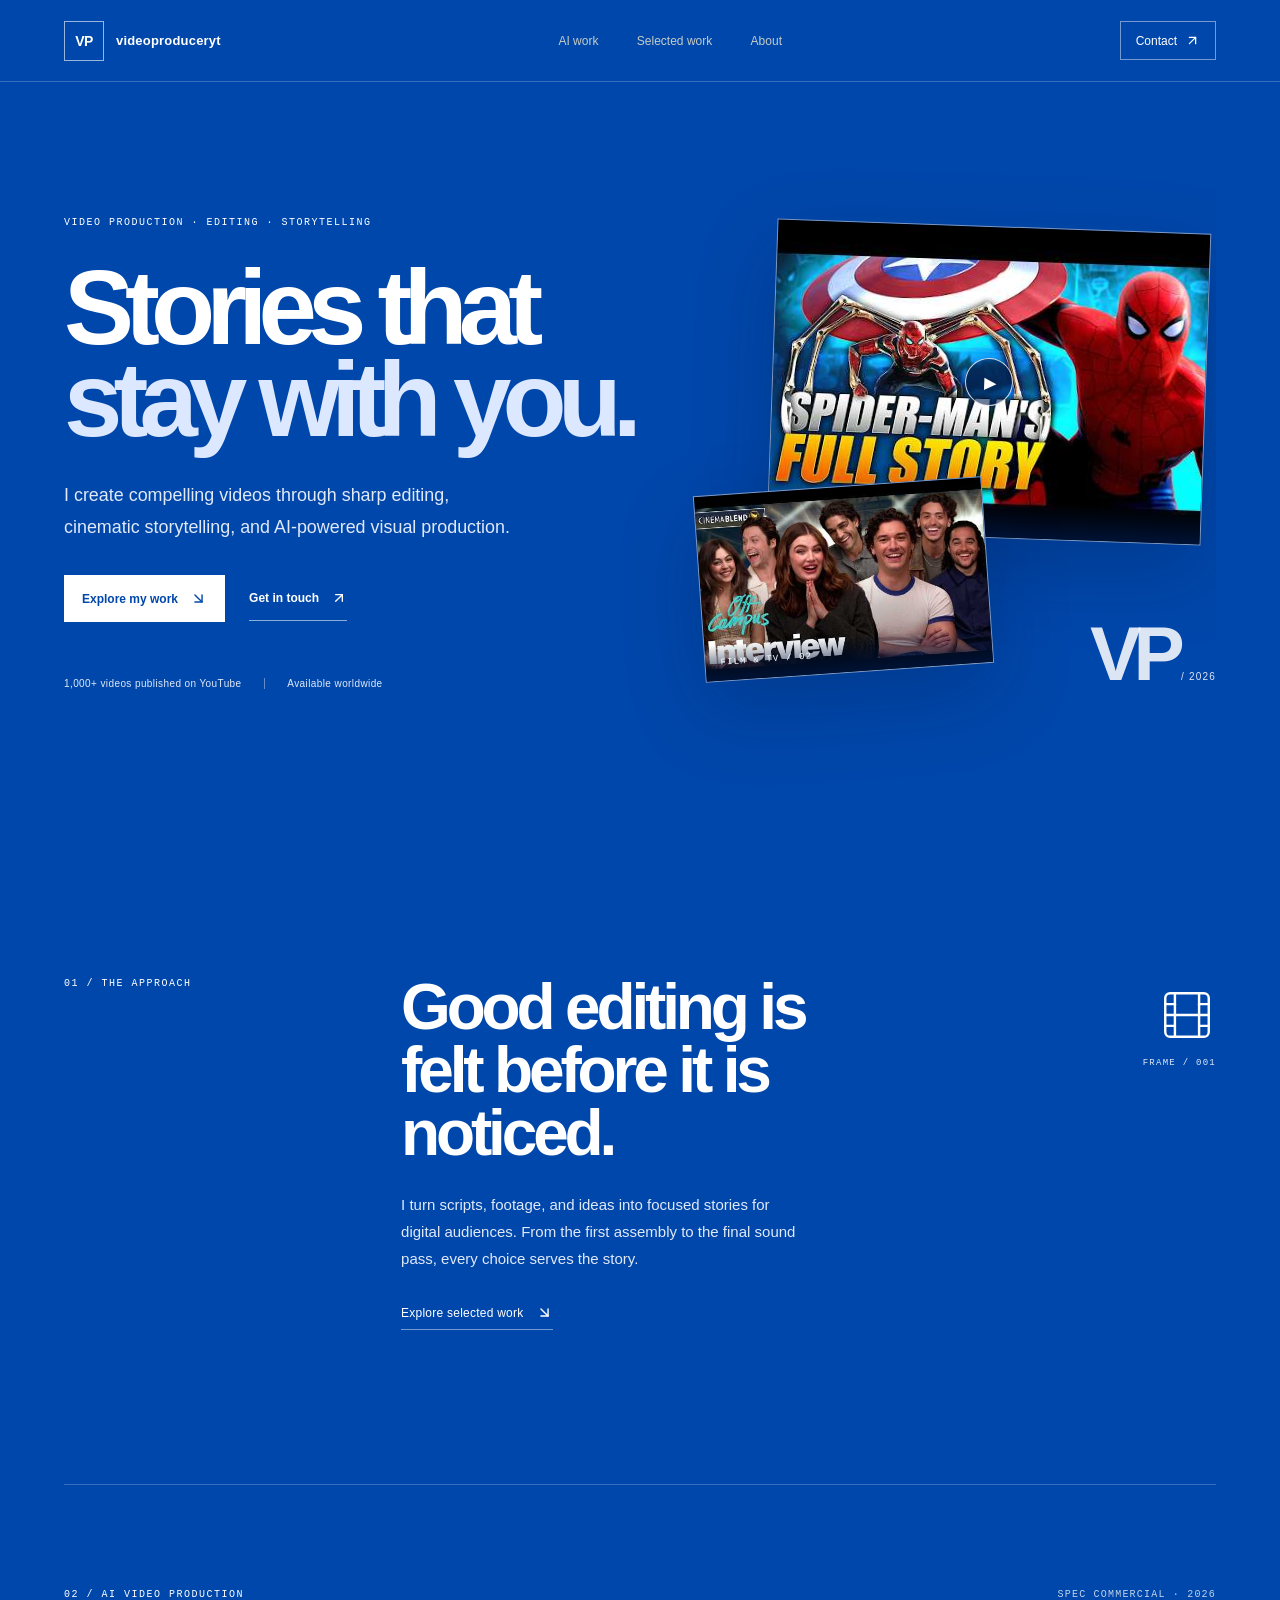
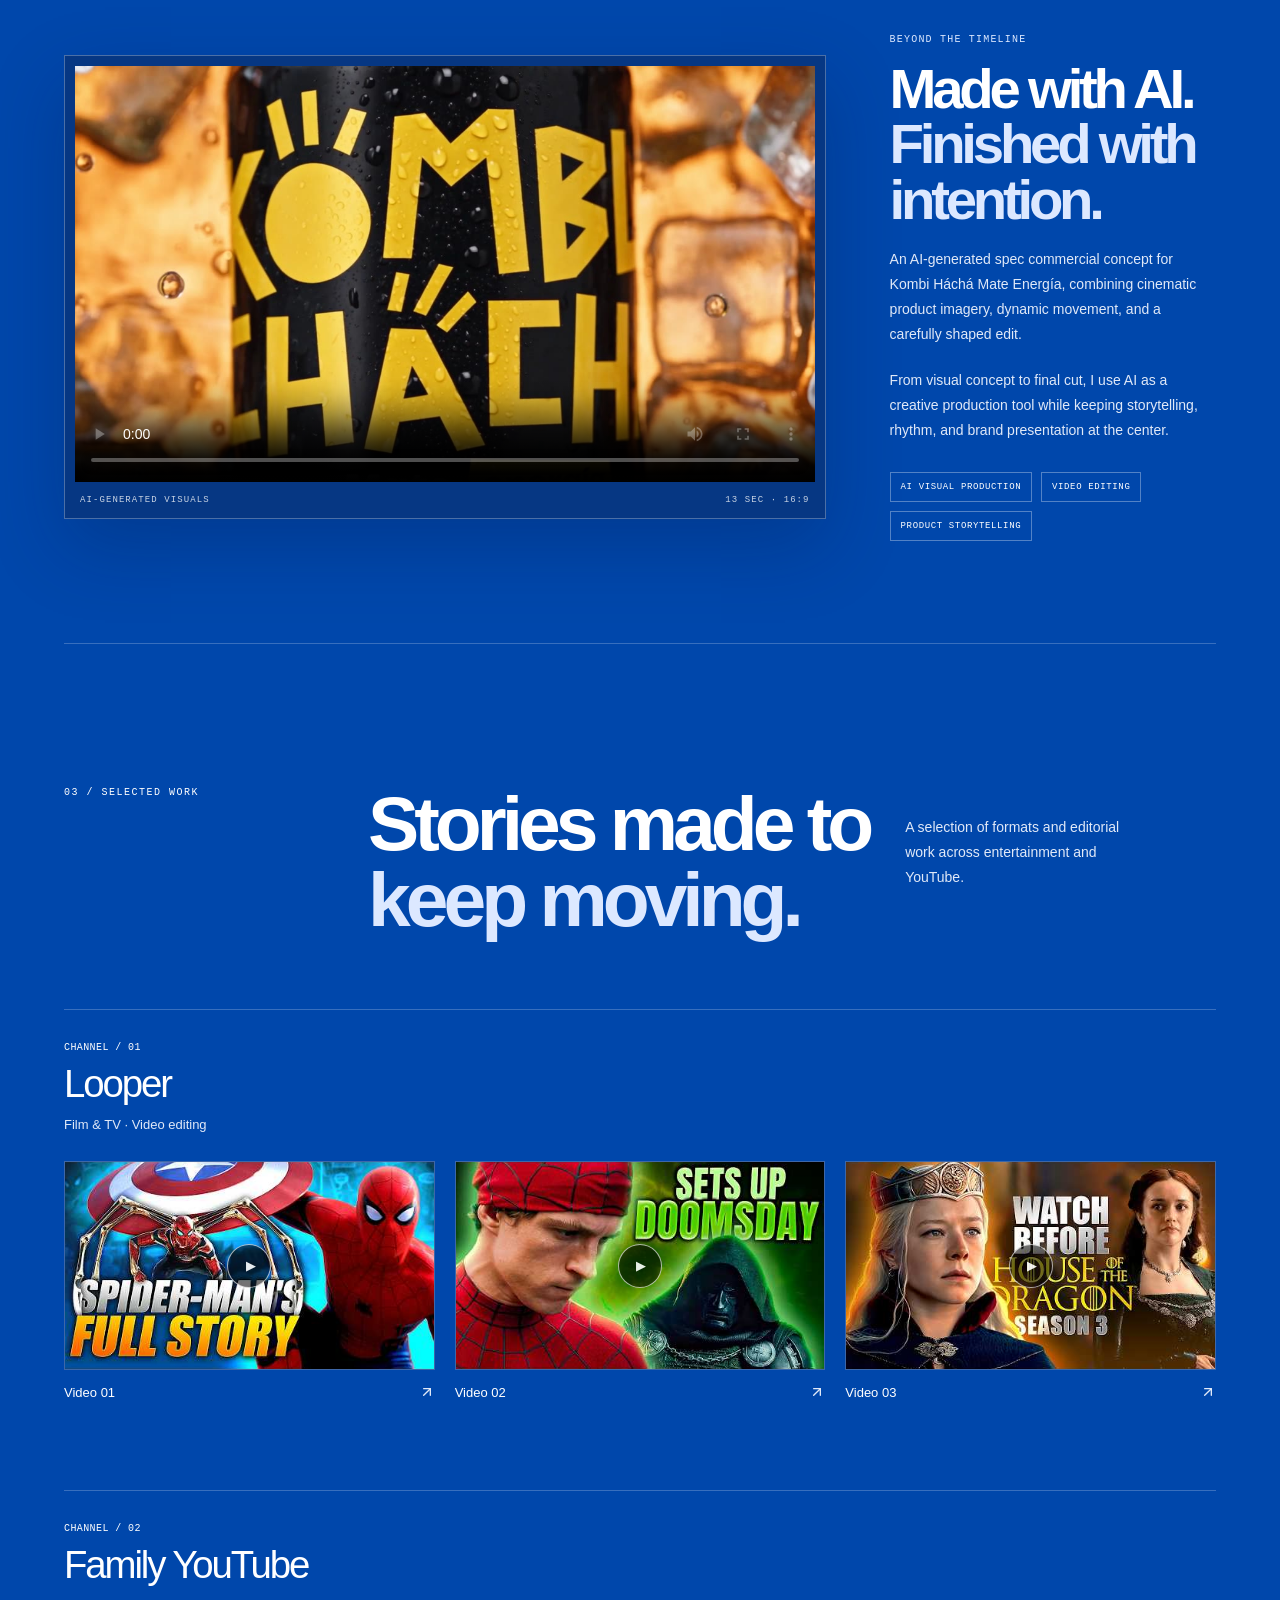
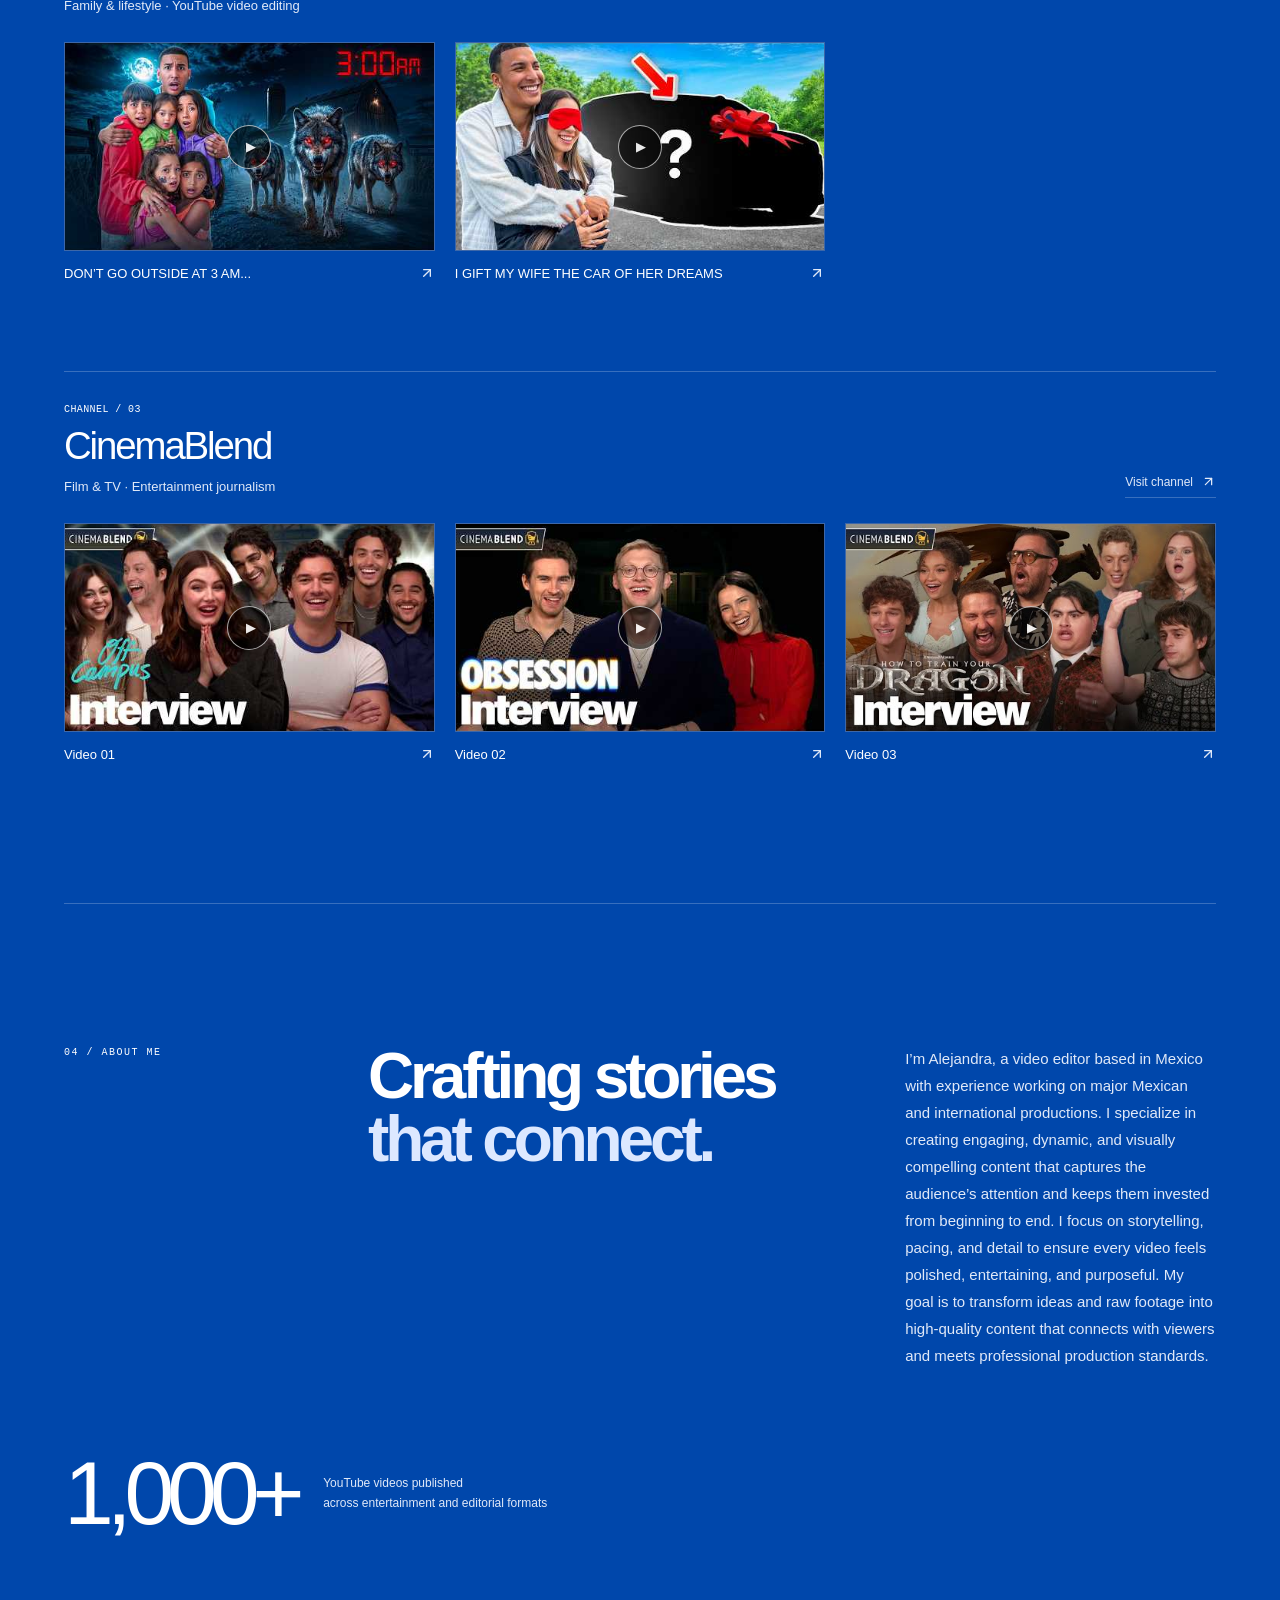
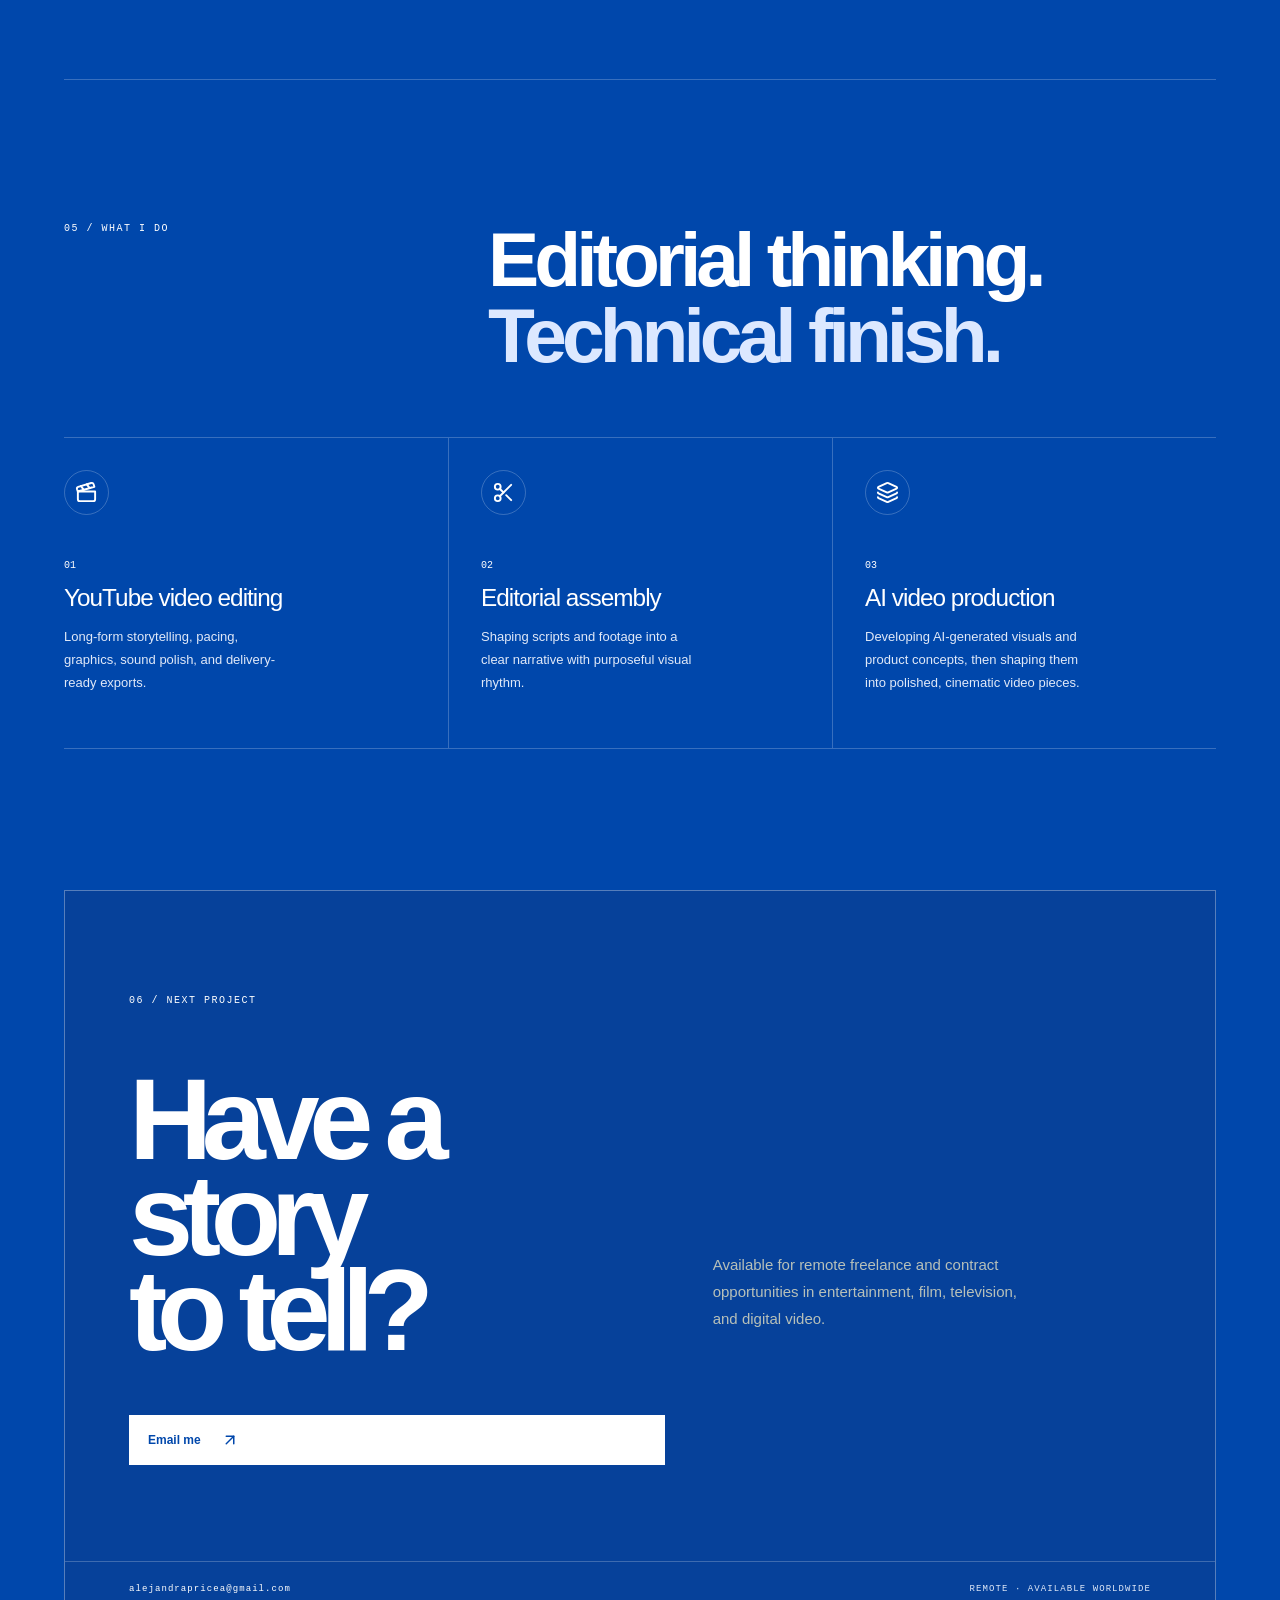
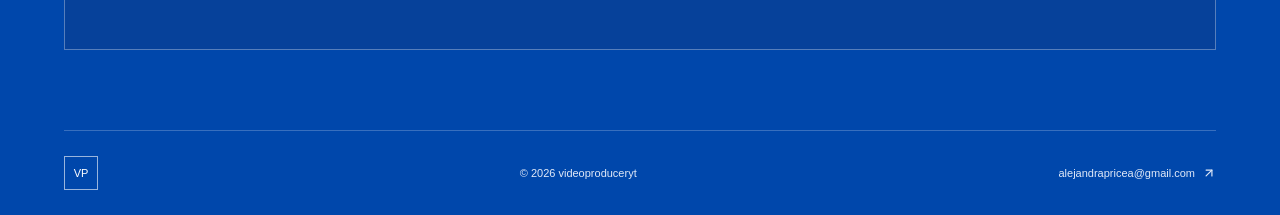
==== commit d1e8f6eb: "Replace Mia Sinfiltro channel with Family YouTube Sync with the live site: channel 02 is now Family " ====
--- a/index.html
+++ b/index.html
@@ -15,6 +15,6 @@
 <link rel="stylesheet" href="styles.css">
 </head>
 <body>
-<main class="portfolio-site"><header class="site-nav"><a class="wordmark" href="#top" aria-label="videoproduceryt home"><span class="wordmark-icon">VP</span><span>videoproduceryt</span></a><nav aria-label="Main navigation"><a href="#ai-work">AI work</a><a href="#work">Selected work</a><a href="#experience">About</a></nav><a class="nav-contact" href="mailto:alejandrapricea@gmail.com">Contact <svg xmlns="http://www.w3.org/2000/svg" width="15" height="15" viewBox="0 0 24 24" fill="none" stroke="currentColor" stroke-width="2" stroke-linecap="round" stroke-linejoin="round" class="lucide lucide-arrow-up-right" aria-hidden="true"><path d="M7 7h10v10"></path><path d="M7 17 17 7"></path></svg></a></header><section id="top" class="hero section-shell"><div class="hero-copy"><p class="section-index">VIDEO PRODUCTION · EDITING · STORYTELLING</p><h1>Stories that<br/><em>stay with you.</em></h1><p class="hero-description">I create compelling videos through sharp editing, cinematic storytelling, and AI-powered visual production.</p><div class="hero-actions"><a class="hero-primary" href="#work">Explore my work <svg xmlns="http://www.w3.org/2000/svg" width="17" height="17" viewBox="0 0 24 24" fill="none" stroke="currentColor" stroke-width="2" stroke-linecap="round" stroke-linejoin="round" class="lucide lucide-arrow-down-right" aria-hidden="true"><path d="m7 7 10 10"></path><path d="M17 7v10H7"></path></svg></a><a class="hero-secondary" href="mailto:alejandrapricea@gmail.com">Get in touch <svg xmlns="http://www.w3.org/2000/svg" width="16" height="16" viewBox="0 0 24 24" fill="none" stroke="currentColor" stroke-width="2" stroke-linecap="round" stroke-linejoin="round" class="lucide lucide-arrow-up-right" aria-hidden="true"><path d="M7 7h10v10"></path><path d="M7 17 17 7"></path></svg></a></div><div class="hero-proof"><span>1,000+ videos published on YouTube</span><span>Available worldwide</span></div></div><div class="hero-art" aria-label="Selected video work"><a class="hero-frame hero-frame-main" href="https://www.youtube.com/watch?v=7dSTtn8gwhM" target="_blank" rel="noreferrer"><img src="assets/img/7dSTtn8gwhM.jpg" alt="Selected video project thumbnail"/><span class="hero-frame-label">SELECTED WORK / 01</span><span class="hero-play">▶</span></a><a class="hero-frame hero-frame-small" href="https://www.youtube.com/watch?v=cWhBT4UOHnk" target="_blank" rel="noreferrer"><img src="assets/img/cWhBT4UOHnk.jpg" alt="Entertainment video project thumbnail"/><span class="hero-frame-label">FILM &amp; TV / 02</span></a><div class="hero-art-index">VP<span> / 2026</span></div></div></section><section class="intro-note section-shell"><p class="section-index">01 / THE APPROACH</p><div class="intro-note-copy"><h2>Good editing is felt before it is noticed.</h2><p>I turn scripts, footage, and ideas into focused stories for digital audiences. From the first assembly to the final sound pass, every choice serves the story.</p><a class="text-link" href="#work">Explore selected work <svg xmlns="http://www.w3.org/2000/svg" width="17" height="17" viewBox="0 0 24 24" fill="none" stroke="currentColor" stroke-width="2" stroke-linecap="round" stroke-linejoin="round" class="lucide lucide-arrow-down-right" aria-hidden="true"><path d="m7 7 10 10"></path><path d="M17 7v10H7"></path></svg></a></div><div class="intro-note-mark" aria-hidden="true"><svg xmlns="http://www.w3.org/2000/svg" width="58" height="58" viewBox="0 0 24 24" fill="none" stroke="currentColor" stroke-width="1" stroke-linecap="round" stroke-linejoin="round" class="lucide lucide-film" aria-hidden="true"><rect width="18" height="18" x="3" y="3" rx="2"></rect><path d="M7 3v18"></path><path d="M3 7.5h4"></path><path d="M3 12h18"></path><path d="M3 16.5h4"></path><path d="M17 3v18"></path><path d="M17 7.5h4"></path><path d="M17 16.5h4"></path></svg><span>FRAME / 001</span></div></section><section id="ai-work" class="ai-feature-section section-shell"><div class="ai-feature-heading"><p class="section-index">02 / AI VIDEO PRODUCTION</p><span class="ai-feature-kicker">SPEC COMMERCIAL · 2026</span></div><div class="ai-feature-layout"><div class="ai-feature-player"><video controls="" playsinline preload="metadata" poster="assets/img/ai-commercial-poster.jpg" aria-label="AI-generated Kombi Háchá Mate Energía commercial concept"><source src="assets/video/ai-commercial.mp4" type="video/mp4"/>Your browser does not support embedded video.</video><div class="ai-player-caption"><span>AI-GENERATED VISUALS</span><span>13 SEC · 16:9</span></div></div><div class="ai-feature-copy"><p class="ai-overline">BEYOND THE TIMELINE</p><h2>Made with AI.<br/><em>Finished with intention.</em></h2><p>An AI-generated spec commercial concept for Kombi Háchá Mate Energía, combining cinematic product imagery, dynamic movement, and a carefully shaped edit.</p><p>From visual concept to final cut, I use AI as a creative production tool while keeping storytelling, rhythm, and brand presentation at the center.</p><div class="ai-skill-list"><span>AI VISUAL PRODUCTION</span><span>VIDEO EDITING</span><span>PRODUCT STORYTELLING</span></div></div></div></section><section id="work" class="work-section section-shell"><div class="section-heading"><p class="section-index">03 / SELECTED WORK</p><h2>Stories made to<br/><em>keep moving.</em></h2><p class="section-summary">A selection of formats and editorial work across entertainment and YouTube.</p></div><div class="video-groups"><section class="video-group" aria-labelledby="group-0"><div class="video-group-heading"><div><p class="work-type">CHANNEL / 01</p><h3 id="group-0">Looper</h3><p class="work-note">Film &amp; TV · Video editing</p></div></div><div class="video-grid"><a class="video-card" href="https://www.youtube.com/watch?v=7dSTtn8gwhM" target="_blank" rel="noreferrer" aria-label="Watch Looper Video 01"><div class="video-thumb"><img src="assets/img/7dSTtn8gwhM.jpg" alt="Looper — Video 01 thumbnail" loading="lazy"/><span class="play-mark" aria-hidden="true">▶</span></div><div class="video-card-meta"><span>Video 01</span><svg xmlns="http://www.w3.org/2000/svg" width="16" height="16" viewBox="0 0 24 24" fill="none" stroke="currentColor" stroke-width="2" stroke-linecap="round" stroke-linejoin="round" class="lucide lucide-arrow-up-right" aria-hidden="true"><path d="M7 7h10v10"></path><path d="M7 17 17 7"></path></svg></div></a><a class="video-card" href="https://www.youtube.com/watch?v=FRLhIym9r6U" target="_blank" rel="noreferrer" aria-label="Watch Looper Video 02"><div class="video-thumb"><img src="assets/img/FRLhIym9r6U.jpg" alt="Looper — Video 02 thumbnail" loading="lazy"/><span class="play-mark" aria-hidden="true">▶</span></div><div class="video-card-meta"><span>Video 02</span><svg xmlns="http://www.w3.org/2000/svg" width="16" height="16" viewBox="0 0 24 24" fill="none" stroke="currentColor" stroke-width="2" stroke-linecap="round" stroke-linejoin="round" class="lucide lucide-arrow-up-right" aria-hidden="true"><path d="M7 7h10v10"></path><path d="M7 17 17 7"></path></svg></div></a><a class="video-card" href="https://www.youtube.com/watch?v=bgYnn31d7a8" target="_blank" rel="noreferrer" aria-label="Watch Looper Video 03"><div class="video-thumb"><img src="assets/img/bgYnn31d7a8.jpg" alt="Looper — Video 03 thumbnail" loading="lazy"/><span class="play-mark" aria-hidden="true">▶</span></div><div class="video-card-meta"><span>Video 03</span><svg xmlns="http://www.w3.org/2000/svg" width="16" height="16" viewBox="0 0 24 24" fill="none" stroke="currentColor" stroke-width="2" stroke-linecap="round" stroke-linejoin="round" class="lucide lucide-arrow-up-right" aria-hidden="true"><path d="M7 7h10v10"></path><path d="M7 17 17 7"></path></svg></div></a></div></section><section class="video-group" aria-labelledby="group-1"><div class="video-group-heading"><div><p class="work-type">CHANNEL / 02</p><h3 id="group-1">Mia Sinfiltro</h3><p class="work-note">Spanish-language cinema &amp; entertainment</p></div></div><div class="video-grid"><a class="video-card" href="https://www.youtube.com/watch?v=tKdSCOWvBXM&amp;t=36s" target="_blank" rel="noreferrer" aria-label="Watch Mia Sinfiltro Video 01"><div class="video-thumb"><img src="assets/img/tKdSCOWvBXM.jpg" alt="Mia Sinfiltro — Video 01 thumbnail" loading="lazy"/><span class="play-mark" aria-hidden="true">▶</span></div><div class="video-card-meta"><span>Video 01</span><svg xmlns="http://www.w3.org/2000/svg" width="16" height="16" viewBox="0 0 24 24" fill="none" stroke="currentColor" stroke-width="2" stroke-linecap="round" stroke-linejoin="round" class="lucide lucide-arrow-up-right" aria-hidden="true"><path d="M7 7h10v10"></path><path d="M7 17 17 7"></path></svg></div></a><a class="video-card" href="https://www.youtube.com/watch?v=5vGVzmGsUBk&amp;t=74s" target="_blank" rel="noreferrer" aria-label="Watch Mia Sinfiltro Video 02"><div class="video-thumb"><img src="assets/img/5vGVzmGsUBk.jpg" alt="Mia Sinfiltro — Video 02 thumbnail" loading="lazy"/><span class="play-mark" aria-hidden="true">▶</span></div><div class="video-card-meta"><span>Video 02</span><svg xmlns="http://www.w3.org/2000/svg" width="16" height="16" viewBox="0 0 24 24" fill="none" stroke="currentColor" stroke-width="2" stroke-linecap="round" stroke-linejoin="round" class="lucide lucide-arrow-up-right" aria-hidden="true"><path d="M7 7h10v10"></path><path d="M7 17 17 7"></path></svg></div></a><a class="video-card" href="https://www.youtube.com/watch?v=4UK1DsJi1Jc&amp;t=2s" target="_blank" rel="noreferrer" aria-label="Watch Mia Sinfiltro Video 03"><div class="video-thumb"><img src="assets/img/4UK1DsJi1Jc.jpg" alt="Mia Sinfiltro — Video 03 thumbnail" loading="lazy"/><span class="play-mark" aria-hidden="true">▶</span></div><div class="video-card-meta"><span>Video 03</span><svg xmlns="http://www.w3.org/2000/svg" width="16" height="16" viewBox="0 0 24 24" fill="none" stroke="currentColor" stroke-width="2" stroke-linecap="round" stroke-linejoin="round" class="lucide lucide-arrow-up-right" aria-hidden="true"><path d="M7 7h10v10"></path><path d="M7 17 17 7"></path></svg></div></a></div></section><section class="video-group" aria-labelledby="group-2"><div class="video-group-heading"><div><p class="work-type">CHANNEL / 03</p><h3 id="group-2">CinemaBlend</h3><p class="work-note">Film &amp; TV · Entertainment journalism</p></div><a class="channel-link" href="https://www.youtube.com/@CinemaBlend" target="_blank" rel="noreferrer">Visit channel <svg xmlns="http://www.w3.org/2000/svg" width="15" height="15" viewBox="0 0 24 24" fill="none" stroke="currentColor" stroke-width="2" stroke-linecap="round" stroke-linejoin="round" class="lucide lucide-arrow-up-right" aria-hidden="true"><path d="M7 7h10v10"></path><path d="M7 17 17 7"></path></svg></a></div><div class="video-grid"><a class="video-card" href="https://www.youtube.com/watch?v=cWhBT4UOHnk" target="_blank" rel="noreferrer" aria-label="Watch CinemaBlend Video 01"><div class="video-thumb"><img src="assets/img/cWhBT4UOHnk.jpg" alt="CinemaBlend — Video 01 thumbnail" loading="lazy"/><span class="play-mark" aria-hidden="true">▶</span></div><div class="video-card-meta"><span>Video 01</span><svg xmlns="http://www.w3.org/2000/svg" width="16" height="16" viewBox="0 0 24 24" fill="none" stroke="currentColor" stroke-width="2" stroke-linecap="round" stroke-linejoin="round" class="lucide lucide-arrow-up-right" aria-hidden="true"><path d="M7 7h10v10"></path><path d="M7 17 17 7"></path></svg></div></a><a class="video-card" href="https://www.youtube.com/watch?v=Op0b77nTmTg" target="_blank" rel="noreferrer" aria-label="Watch CinemaBlend Video 02"><div class="video-thumb"><img src="assets/img/Op0b77nTmTg.jpg" alt="CinemaBlend — Video 02 thumbnail" loading="lazy"/><span class="play-mark" aria-hidden="true">▶</span></div><div class="video-card-meta"><span>Video 02</span><svg xmlns="http://www.w3.org/2000/svg" width="16" height="16" viewBox="0 0 24 24" fill="none" stroke="currentColor" stroke-width="2" stroke-linecap="round" stroke-linejoin="round" class="lucide lucide-arrow-up-right" aria-hidden="true"><path d="M7 7h10v10"></path><path d="M7 17 17 7"></path></svg></div></a><a class="video-card" href="https://www.youtube.com/watch?v=HNPbx5zSEVE" target="_blank" rel="noreferrer" aria-label="Watch CinemaBlend Video 03"><div class="video-thumb"><img src="assets/img/HNPbx5zSEVE.jpg" alt="CinemaBlend — Video 03 thumbnail" loading="lazy"/><span class="play-mark" aria-hidden="true">▶</span></div><div class="video-card-meta"><span>Video 03</span><svg xmlns="http://www.w3.org/2000/svg" width="16" height="16" viewBox="0 0 24 24" fill="none" stroke="currentColor" stroke-width="2" stroke-linecap="round" stroke-linejoin="round" class="lucide lucide-arrow-up-right" aria-hidden="true"><path d="M7 7h10v10"></path><path d="M7 17 17 7"></path></svg></div></a></div></section></div></section><section id="experience" class="experience-section section-shell"><div class="experience-lead"><p class="section-index">04 / ABOUT ME</p><h2>Crafting stories<br/><em>that connect.</em></h2><p>I’m Alejandra, a video editor based in Mexico with experience working on major Mexican and international productions. I specialize in creating engaging, dynamic, and visually compelling content that captures the audience’s attention and keeps them invested from beginning to end. I focus on storytelling, pacing, and detail to ensure every video feels polished, entertaining, and purposeful. My goal is to transform ideas and raw footage into high-quality content that connects with viewers and meets professional production standards.</p></div><div class="experience-foot"><strong>1,000+</strong><span>YouTube videos published<br/>across entertainment and editorial formats</span></div></section><section id="services" class="services-section section-shell"><div class="section-heading"><p class="section-index">05 / WHAT I DO</p><h2>Editorial thinking.<br/><em>Technical finish.</em></h2></div><div class="service-grid"><article class="service-item"><span class="service-icon"><svg xmlns="http://www.w3.org/2000/svg" width="23" height="23" viewBox="0 0 24 24" fill="none" stroke="currentColor" stroke-width="2" stroke-linecap="round" stroke-linejoin="round" class="lucide lucide-clapperboard" aria-hidden="true"><path d="m12.296 3.464 3.02 3.956"></path><path d="M20.2 6 3 11l-.9-2.4c-.3-1.1.3-2.2 1.3-2.5l13.5-4c1.1-.3 2.2.3 2.5 1.3z"></path><path d="M3 11h18v8a2 2 0 0 1-2 2H5a2 2 0 0 1-2-2z"></path><path d="m6.18 5.276 3.1 3.899"></path></svg></span><p class="service-no">01</p><h3>YouTube video editing</h3><p>Long-form storytelling, pacing, graphics, sound polish, and delivery-ready exports.</p></article><article class="service-item"><span class="service-icon"><svg xmlns="http://www.w3.org/2000/svg" width="23" height="23" viewBox="0 0 24 24" fill="none" stroke="currentColor" stroke-width="2" stroke-linecap="round" stroke-linejoin="round" class="lucide lucide-scissors" aria-hidden="true"><circle cx="6" cy="6" r="3"></circle><path d="M8.12 8.12 12 12"></path><path d="M20 4 8.12 15.88"></path><circle cx="6" cy="18" r="3"></circle><path d="M14.8 14.8 20 20"></path></svg></span><p class="service-no">02</p><h3>Editorial assembly</h3><p>Shaping scripts and footage into a clear narrative with purposeful visual rhythm.</p></article><article class="service-item"><span class="service-icon"><svg xmlns="http://www.w3.org/2000/svg" width="23" height="23" viewBox="0 0 24 24" fill="none" stroke="currentColor" stroke-width="2" stroke-linecap="round" stroke-linejoin="round" class="lucide lucide-layers" aria-hidden="true"><path d="M12.83 2.18a2 2 0 0 0-1.66 0L2.6 6.08a1 1 0 0 0 0 1.83l8.58 3.91a2 2 0 0 0 1.66 0l8.58-3.9a1 1 0 0 0 0-1.83z"></path><path d="M2 12a1 1 0 0 0 .58.91l8.6 3.91a2 2 0 0 0 1.65 0l8.58-3.9A1 1 0 0 0 22 12"></path><path d="M2 17a1 1 0 0 0 .58.91l8.6 3.91a2 2 0 0 0 1.65 0l8.58-3.9A1 1 0 0 0 22 17"></path></svg></span><p class="service-no">03</p><h3>AI video production</h3><p>Developing AI-generated visuals and product concepts, then shaping them into polished, cinematic video pieces.</p></article></div></section><section class="contact-section section-shell" id="contact"><p class="section-index">06 / NEXT PROJECT</p><div class="contact-main"><h2>Have a story<br/>to tell?</h2><p>Available for remote freelance and contract opportunities in entertainment, film, television, and digital video.</p><a class="contact-button" href="mailto:alejandrapricea@gmail.com">Email me <svg xmlns="http://www.w3.org/2000/svg" width="18" height="18" viewBox="0 0 24 24" fill="none" stroke="currentColor" stroke-width="2" stroke-linecap="round" stroke-linejoin="round" class="lucide lucide-arrow-up-right" aria-hidden="true"><path d="M7 7h10v10"></path><path d="M7 17 17 7"></path></svg></a></div><div class="contact-bottom"><a href="mailto:alejandrapricea@gmail.com">alejandrapricea@gmail.com</a><span>REMOTE · AVAILABLE WORLDWIDE</span></div></section><footer class="site-footer"><a class="footer-mark" href="#top">VP</a><span>© 2026 videoproduceryt</span><a href="mailto:alejandrapricea@gmail.com">alejandrapricea@gmail.com <svg xmlns="http://www.w3.org/2000/svg" width="14" height="14" viewBox="0 0 24 24" fill="none" stroke="currentColor" stroke-width="2" stroke-linecap="round" stroke-linejoin="round" class="lucide lucide-arrow-up-right" aria-hidden="true"><path d="M7 7h10v10"></path><path d="M7 17 17 7"></path></svg></a></footer></main>
+<main class="portfolio-site"><header class="site-nav"><a class="wordmark" href="#top" aria-label="videoproduceryt home"><span class="wordmark-icon">VP</span><span>videoproduceryt</span></a><nav aria-label="Main navigation"><a href="#ai-work">AI work</a><a href="#work">Selected work</a><a href="#experience">About</a></nav><a class="nav-contact" href="mailto:alejandrapricea@gmail.com">Contact <svg xmlns="http://www.w3.org/2000/svg" width="15" height="15" viewBox="0 0 24 24" fill="none" stroke="currentColor" stroke-width="2" stroke-linecap="round" stroke-linejoin="round" class="lucide lucide-arrow-up-right" aria-hidden="true"><path d="M7 7h10v10"></path><path d="M7 17 17 7"></path></svg></a></header><section id="top" class="hero section-shell"><div class="hero-copy"><p class="section-index">VIDEO PRODUCTION · EDITING · STORYTELLING</p><h1>Stories that<br/><em>stay with you.</em></h1><p class="hero-description">I create compelling videos through sharp editing, cinematic storytelling, and AI-powered visual production.</p><div class="hero-actions"><a class="hero-primary" href="#work">Explore my work <svg xmlns="http://www.w3.org/2000/svg" width="17" height="17" viewBox="0 0 24 24" fill="none" stroke="currentColor" stroke-width="2" stroke-linecap="round" stroke-linejoin="round" class="lucide lucide-arrow-down-right" aria-hidden="true"><path d="m7 7 10 10"></path><path d="M17 7v10H7"></path></svg></a><a class="hero-secondary" href="mailto:alejandrapricea@gmail.com">Get in touch <svg xmlns="http://www.w3.org/2000/svg" width="16" height="16" viewBox="0 0 24 24" fill="none" stroke="currentColor" stroke-width="2" stroke-linecap="round" stroke-linejoin="round" class="lucide lucide-arrow-up-right" aria-hidden="true"><path d="M7 7h10v10"></path><path d="M7 17 17 7"></path></svg></a></div><div class="hero-proof"><span>1,000+ videos published on YouTube</span><span>Available worldwide</span></div></div><div class="hero-art" aria-label="Selected video work"><a class="hero-frame hero-frame-main" href="https://www.youtube.com/watch?v=7dSTtn8gwhM" target="_blank" rel="noreferrer"><img src="assets/img/7dSTtn8gwhM.jpg" alt="Selected video project thumbnail"/><span class="hero-frame-label">SELECTED WORK / 01</span><span class="hero-play">▶</span></a><a class="hero-frame hero-frame-small" href="https://www.youtube.com/watch?v=cWhBT4UOHnk" target="_blank" rel="noreferrer"><img src="assets/img/cWhBT4UOHnk.jpg" alt="Entertainment video project thumbnail"/><span class="hero-frame-label">FILM &amp; TV / 02</span></a><div class="hero-art-index">VP<span> / 2026</span></div></div></section><section class="intro-note section-shell"><p class="section-index">01 / THE APPROACH</p><div class="intro-note-copy"><h2>Good editing is felt before it is noticed.</h2><p>I turn scripts, footage, and ideas into focused stories for digital audiences. From the first assembly to the final sound pass, every choice serves the story.</p><a class="text-link" href="#work">Explore selected work <svg xmlns="http://www.w3.org/2000/svg" width="17" height="17" viewBox="0 0 24 24" fill="none" stroke="currentColor" stroke-width="2" stroke-linecap="round" stroke-linejoin="round" class="lucide lucide-arrow-down-right" aria-hidden="true"><path d="m7 7 10 10"></path><path d="M17 7v10H7"></path></svg></a></div><div class="intro-note-mark" aria-hidden="true"><svg xmlns="http://www.w3.org/2000/svg" width="58" height="58" viewBox="0 0 24 24" fill="none" stroke="currentColor" stroke-width="1" stroke-linecap="round" stroke-linejoin="round" class="lucide lucide-film" aria-hidden="true"><rect width="18" height="18" x="3" y="3" rx="2"></rect><path d="M7 3v18"></path><path d="M3 7.5h4"></path><path d="M3 12h18"></path><path d="M3 16.5h4"></path><path d="M17 3v18"></path><path d="M17 7.5h4"></path><path d="M17 16.5h4"></path></svg><span>FRAME / 001</span></div></section><section id="ai-work" class="ai-feature-section section-shell"><div class="ai-feature-heading"><p class="section-index">02 / AI VIDEO PRODUCTION</p><span class="ai-feature-kicker">SPEC COMMERCIAL · 2026</span></div><div class="ai-feature-layout"><div class="ai-feature-player"><video controls="" playsinline preload="metadata" poster="assets/img/ai-commercial-poster.jpg" aria-label="AI-generated Kombi Háchá Mate Energía commercial concept"><source src="assets/video/ai-commercial.mp4" type="video/mp4"/>Your browser does not support embedded video.</video><div class="ai-player-caption"><span>AI-GENERATED VISUALS</span><span>13 SEC · 16:9</span></div></div><div class="ai-feature-copy"><p class="ai-overline">BEYOND THE TIMELINE</p><h2>Made with AI.<br/><em>Finished with intention.</em></h2><p>An AI-generated spec commercial concept for Kombi Háchá Mate Energía, combining cinematic product imagery, dynamic movement, and a carefully shaped edit.</p><p>From visual concept to final cut, I use AI as a creative production tool while keeping storytelling, rhythm, and brand presentation at the center.</p><div class="ai-skill-list"><span>AI VISUAL PRODUCTION</span><span>VIDEO EDITING</span><span>PRODUCT STORYTELLING</span></div></div></div></section><section id="work" class="work-section section-shell"><div class="section-heading"><p class="section-index">03 / SELECTED WORK</p><h2>Stories made to<br/><em>keep moving.</em></h2><p class="section-summary">A selection of formats and editorial work across entertainment and YouTube.</p></div><div class="video-groups"><section class="video-group" aria-labelledby="group-0"><div class="video-group-heading"><div><p class="work-type">CHANNEL / 01</p><h3 id="group-0">Looper</h3><p class="work-note">Film &amp; TV · Video editing</p></div></div><div class="video-grid"><a class="video-card" href="https://www.youtube.com/watch?v=7dSTtn8gwhM" target="_blank" rel="noreferrer" aria-label="Watch Looper Video 01"><div class="video-thumb"><img src="assets/img/7dSTtn8gwhM.jpg" alt="Looper — Video 01 thumbnail" loading="lazy"/><span class="play-mark" aria-hidden="true">▶</span></div><div class="video-card-meta"><span>Video 01</span><svg xmlns="http://www.w3.org/2000/svg" width="16" height="16" viewBox="0 0 24 24" fill="none" stroke="currentColor" stroke-width="2" stroke-linecap="round" stroke-linejoin="round" class="lucide lucide-arrow-up-right" aria-hidden="true"><path d="M7 7h10v10"></path><path d="M7 17 17 7"></path></svg></div></a><a class="video-card" href="https://www.youtube.com/watch?v=FRLhIym9r6U" target="_blank" rel="noreferrer" aria-label="Watch Looper Video 02"><div class="video-thumb"><img src="assets/img/FRLhIym9r6U.jpg" alt="Looper — Video 02 thumbnail" loading="lazy"/><span class="play-mark" aria-hidden="true">▶</span></div><div class="video-card-meta"><span>Video 02</span><svg xmlns="http://www.w3.org/2000/svg" width="16" height="16" viewBox="0 0 24 24" fill="none" stroke="currentColor" stroke-width="2" stroke-linecap="round" stroke-linejoin="round" class="lucide lucide-arrow-up-right" aria-hidden="true"><path d="M7 7h10v10"></path><path d="M7 17 17 7"></path></svg></div></a><a class="video-card" href="https://www.youtube.com/watch?v=bgYnn31d7a8" target="_blank" rel="noreferrer" aria-label="Watch Looper Video 03"><div class="video-thumb"><img src="assets/img/bgYnn31d7a8.jpg" alt="Looper — Video 03 thumbnail" loading="lazy"/><span class="play-mark" aria-hidden="true">▶</span></div><div class="video-card-meta"><span>Video 03</span><svg xmlns="http://www.w3.org/2000/svg" width="16" height="16" viewBox="0 0 24 24" fill="none" stroke="currentColor" stroke-width="2" stroke-linecap="round" stroke-linejoin="round" class="lucide lucide-arrow-up-right" aria-hidden="true"><path d="M7 7h10v10"></path><path d="M7 17 17 7"></path></svg></div></a></div></section><section class="video-group" aria-labelledby="group-1"><div class="video-group-heading"><div><p class="work-type">CHANNEL / 02</p><h3 id="group-1">Family YouTube</h3><p class="work-note">Family &amp; lifestyle · YouTube video editing</p></div></div><div class="video-grid"><a class="video-card" href="https://www.youtube.com/watch?v=U28alyTn9hw" target="_blank" rel="noreferrer" aria-label="Watch Family YouTube DON’T GO OUTSIDE AT 3 AM..."><div class="video-thumb"><img src="assets/img/U28alyTn9hw.jpg" alt="Family YouTube — DON’T GO OUTSIDE AT 3 AM... thumbnail" loading="lazy"/><span class="play-mark" aria-hidden="true">▶</span></div><div class="video-card-meta"><span>DON’T GO OUTSIDE AT 3 AM...</span><svg xmlns="http://www.w3.org/2000/svg" width="16" height="16" viewBox="0 0 24 24" fill="none" stroke="currentColor" stroke-width="2" stroke-linecap="round" stroke-linejoin="round" class="lucide lucide-arrow-up-right" aria-hidden="true"><path d="M7 7h10v10"></path><path d="M7 17 17 7"></path></svg></div></a><a class="video-card" href="https://www.youtube.com/watch?v=oTyxiuYx32M" target="_blank" rel="noreferrer" aria-label="Watch Family YouTube I GIFT MY WIFE THE CAR OF HER DREAMS"><div class="video-thumb"><img src="assets/img/oTyxiuYx32M.jpg" alt="Family YouTube — I GIFT MY WIFE THE CAR OF HER DREAMS thumbnail" loading="lazy"/><span class="play-mark" aria-hidden="true">▶</span></div><div class="video-card-meta"><span>I GIFT MY WIFE THE CAR OF HER DREAMS</span><svg xmlns="http://www.w3.org/2000/svg" width="16" height="16" viewBox="0 0 24 24" fill="none" stroke="currentColor" stroke-width="2" stroke-linecap="round" stroke-linejoin="round" class="lucide lucide-arrow-up-right" aria-hidden="true"><path d="M7 7h10v10"></path><path d="M7 17 17 7"></path></svg></div></a></div></section><section class="video-group" aria-labelledby="group-2"><div class="video-group-heading"><div><p class="work-type">CHANNEL / 03</p><h3 id="group-2">CinemaBlend</h3><p class="work-note">Film &amp; TV · Entertainment journalism</p></div><a class="channel-link" href="https://www.youtube.com/@CinemaBlend" target="_blank" rel="noreferrer">Visit channel <svg xmlns="http://www.w3.org/2000/svg" width="15" height="15" viewBox="0 0 24 24" fill="none" stroke="currentColor" stroke-width="2" stroke-linecap="round" stroke-linejoin="round" class="lucide lucide-arrow-up-right" aria-hidden="true"><path d="M7 7h10v10"></path><path d="M7 17 17 7"></path></svg></a></div><div class="video-grid"><a class="video-card" href="https://www.youtube.com/watch?v=cWhBT4UOHnk" target="_blank" rel="noreferrer" aria-label="Watch CinemaBlend Video 01"><div class="video-thumb"><img src="assets/img/cWhBT4UOHnk.jpg" alt="CinemaBlend — Video 01 thumbnail" loading="lazy"/><span class="play-mark" aria-hidden="true">▶</span></div><div class="video-card-meta"><span>Video 01</span><svg xmlns="http://www.w3.org/2000/svg" width="16" height="16" viewBox="0 0 24 24" fill="none" stroke="currentColor" stroke-width="2" stroke-linecap="round" stroke-linejoin="round" class="lucide lucide-arrow-up-right" aria-hidden="true"><path d="M7 7h10v10"></path><path d="M7 17 17 7"></path></svg></div></a><a class="video-card" href="https://www.youtube.com/watch?v=Op0b77nTmTg" target="_blank" rel="noreferrer" aria-label="Watch CinemaBlend Video 02"><div class="video-thumb"><img src="assets/img/Op0b77nTmTg.jpg" alt="CinemaBlend — Video 02 thumbnail" loading="lazy"/><span class="play-mark" aria-hidden="true">▶</span></div><div class="video-card-meta"><span>Video 02</span><svg xmlns="http://www.w3.org/2000/svg" width="16" height="16" viewBox="0 0 24 24" fill="none" stroke="currentColor" stroke-width="2" stroke-linecap="round" stroke-linejoin="round" class="lucide lucide-arrow-up-right" aria-hidden="true"><path d="M7 7h10v10"></path><path d="M7 17 17 7"></path></svg></div></a><a class="video-card" href="https://www.youtube.com/watch?v=HNPbx5zSEVE" target="_blank" rel="noreferrer" aria-label="Watch CinemaBlend Video 03"><div class="video-thumb"><img src="assets/img/HNPbx5zSEVE.jpg" alt="CinemaBlend — Video 03 thumbnail" loading="lazy"/><span class="play-mark" aria-hidden="true">▶</span></div><div class="video-card-meta"><span>Video 03</span><svg xmlns="http://www.w3.org/2000/svg" width="16" height="16" viewBox="0 0 24 24" fill="none" stroke="currentColor" stroke-width="2" stroke-linecap="round" stroke-linejoin="round" class="lucide lucide-arrow-up-right" aria-hidden="true"><path d="M7 7h10v10"></path><path d="M7 17 17 7"></path></svg></div></a></div></section></div></section><section id="experience" class="experience-section section-shell"><div class="experience-lead"><p class="section-index">04 / ABOUT ME</p><h2>Crafting stories<br/><em>that connect.</em></h2><p>I’m Alejandra, a video editor based in Mexico with experience working on major Mexican and international productions. I specialize in creating engaging, dynamic, and visually compelling content that captures the audience’s attention and keeps them invested from beginning to end. I focus on storytelling, pacing, and detail to ensure every video feels polished, entertaining, and purposeful. My goal is to transform ideas and raw footage into high-quality content that connects with viewers and meets professional production standards.</p></div><div class="experience-foot"><strong>1,000+</strong><span>YouTube videos published<br/>across entertainment and editorial formats</span></div></section><section id="services" class="services-section section-shell"><div class="section-heading"><p class="section-index">05 / WHAT I DO</p><h2>Editorial thinking.<br/><em>Technical finish.</em></h2></div><div class="service-grid"><article class="service-item"><span class="service-icon"><svg xmlns="http://www.w3.org/2000/svg" width="23" height="23" viewBox="0 0 24 24" fill="none" stroke="currentColor" stroke-width="2" stroke-linecap="round" stroke-linejoin="round" class="lucide lucide-clapperboard" aria-hidden="true"><path d="m12.296 3.464 3.02 3.956"></path><path d="M20.2 6 3 11l-.9-2.4c-.3-1.1.3-2.2 1.3-2.5l13.5-4c1.1-.3 2.2.3 2.5 1.3z"></path><path d="M3 11h18v8a2 2 0 0 1-2 2H5a2 2 0 0 1-2-2z"></path><path d="m6.18 5.276 3.1 3.899"></path></svg></span><p class="service-no">01</p><h3>YouTube video editing</h3><p>Long-form storytelling, pacing, graphics, sound polish, and delivery-ready exports.</p></article><article class="service-item"><span class="service-icon"><svg xmlns="http://www.w3.org/2000/svg" width="23" height="23" viewBox="0 0 24 24" fill="none" stroke="currentColor" stroke-width="2" stroke-linecap="round" stroke-linejoin="round" class="lucide lucide-scissors" aria-hidden="true"><circle cx="6" cy="6" r="3"></circle><path d="M8.12 8.12 12 12"></path><path d="M20 4 8.12 15.88"></path><circle cx="6" cy="18" r="3"></circle><path d="M14.8 14.8 20 20"></path></svg></span><p class="service-no">02</p><h3>Editorial assembly</h3><p>Shaping scripts and footage into a clear narrative with purposeful visual rhythm.</p></article><article class="service-item"><span class="service-icon"><svg xmlns="http://www.w3.org/2000/svg" width="23" height="23" viewBox="0 0 24 24" fill="none" stroke="currentColor" stroke-width="2" stroke-linecap="round" stroke-linejoin="round" class="lucide lucide-layers" aria-hidden="true"><path d="M12.83 2.18a2 2 0 0 0-1.66 0L2.6 6.08a1 1 0 0 0 0 1.83l8.58 3.91a2 2 0 0 0 1.66 0l8.58-3.9a1 1 0 0 0 0-1.83z"></path><path d="M2 12a1 1 0 0 0 .58.91l8.6 3.91a2 2 0 0 0 1.65 0l8.58-3.9A1 1 0 0 0 22 12"></path><path d="M2 17a1 1 0 0 0 .58.91l8.6 3.91a2 2 0 0 0 1.65 0l8.58-3.9A1 1 0 0 0 22 17"></path></svg></span><p class="service-no">03</p><h3>AI video production</h3><p>Developing AI-generated visuals and product concepts, then shaping them into polished, cinematic video pieces.</p></article></div></section><section class="contact-section section-shell" id="contact"><p class="section-index">06 / NEXT PROJECT</p><div class="contact-main"><h2>Have a story<br/>to tell?</h2><p>Available for remote freelance and contract opportunities in entertainment, film, television, and digital video.</p><a class="contact-button" href="mailto:alejandrapricea@gmail.com">Email me <svg xmlns="http://www.w3.org/2000/svg" width="18" height="18" viewBox="0 0 24 24" fill="none" stroke="currentColor" stroke-width="2" stroke-linecap="round" stroke-linejoin="round" class="lucide lucide-arrow-up-right" aria-hidden="true"><path d="M7 7h10v10"></path><path d="M7 17 17 7"></path></svg></a></div><div class="contact-bottom"><a href="mailto:alejandrapricea@gmail.com">alejandrapricea@gmail.com</a><span>REMOTE · AVAILABLE WORLDWIDE</span></div></section><footer class="site-footer"><a class="footer-mark" href="#top">VP</a><span>© 2026 videoproduceryt</span><a href="mailto:alejandrapricea@gmail.com">alejandrapricea@gmail.com <svg xmlns="http://www.w3.org/2000/svg" width="14" height="14" viewBox="0 0 24 24" fill="none" stroke="currentColor" stroke-width="2" stroke-linecap="round" stroke-linejoin="round" class="lucide lucide-arrow-up-right" aria-hidden="true"><path d="M7 7h10v10"></path><path d="M7 17 17 7"></path></svg></a></footer></main>
 </body>
 </html>
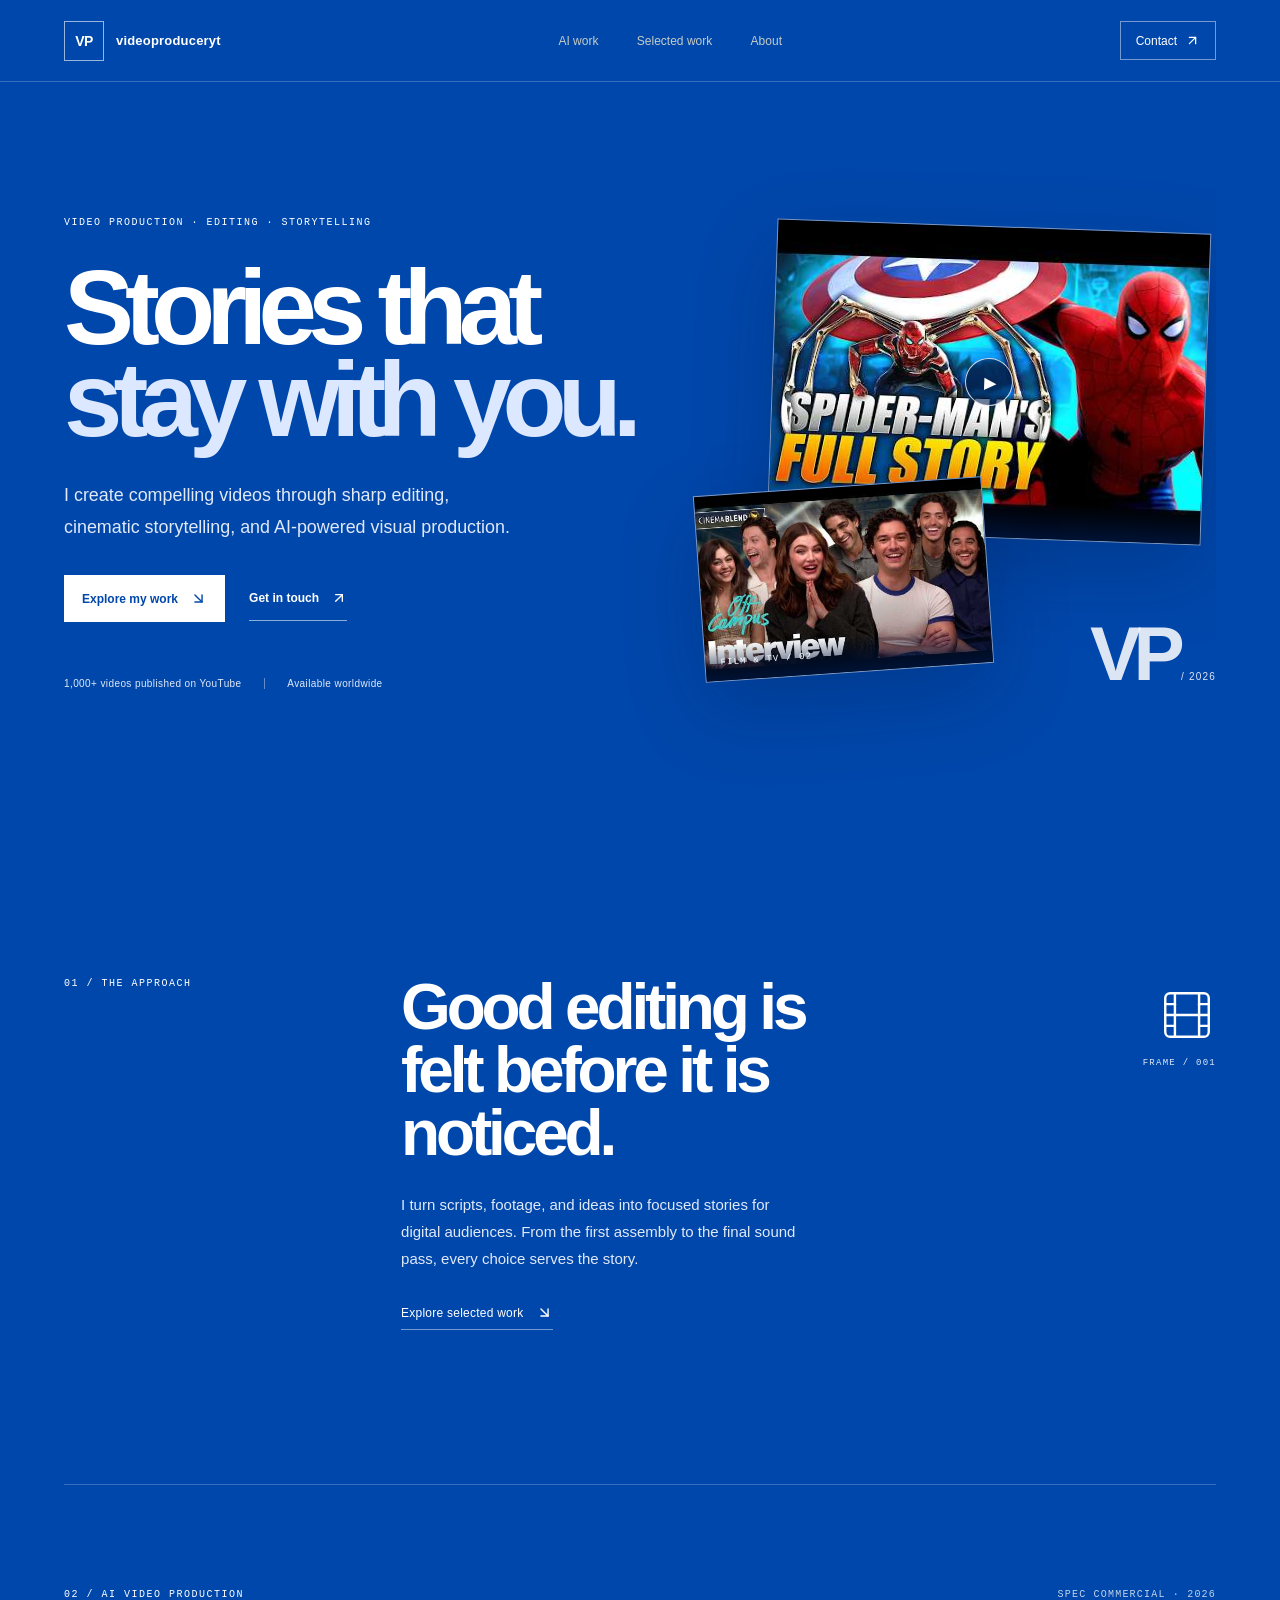
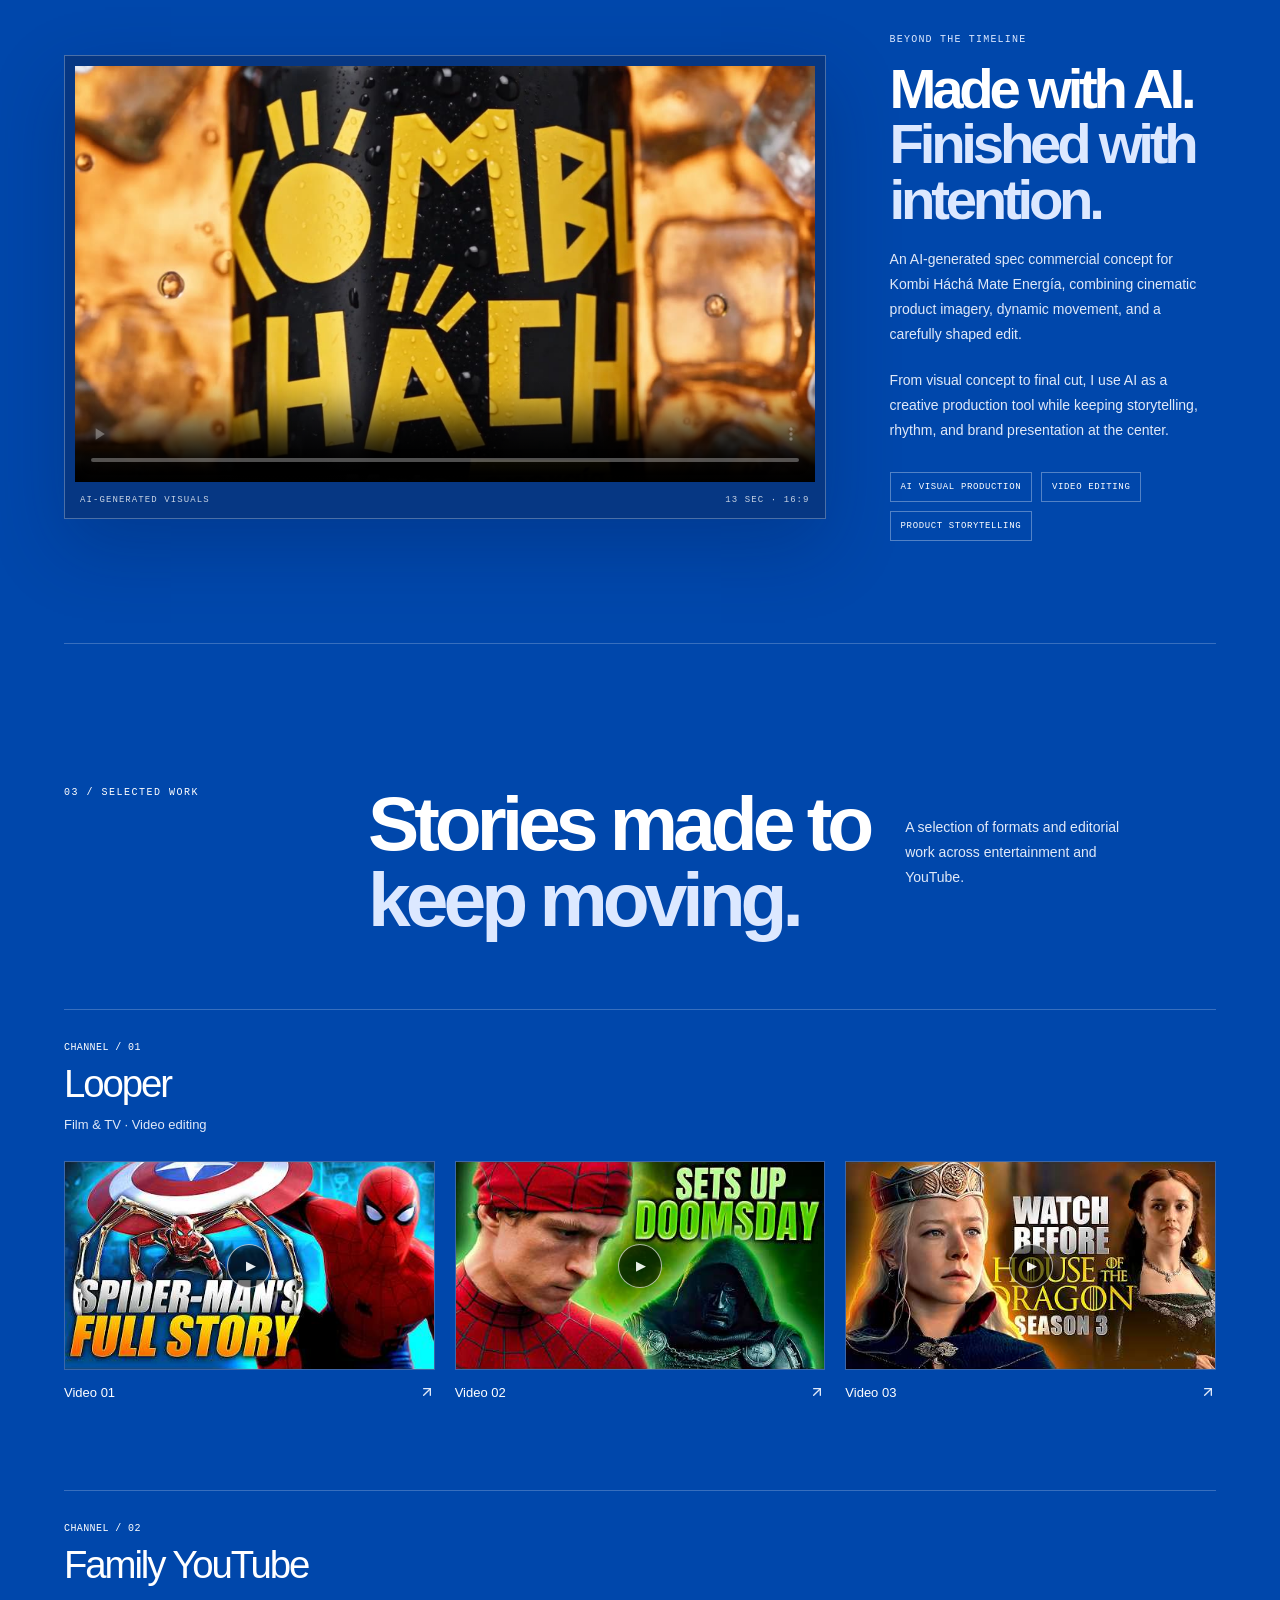
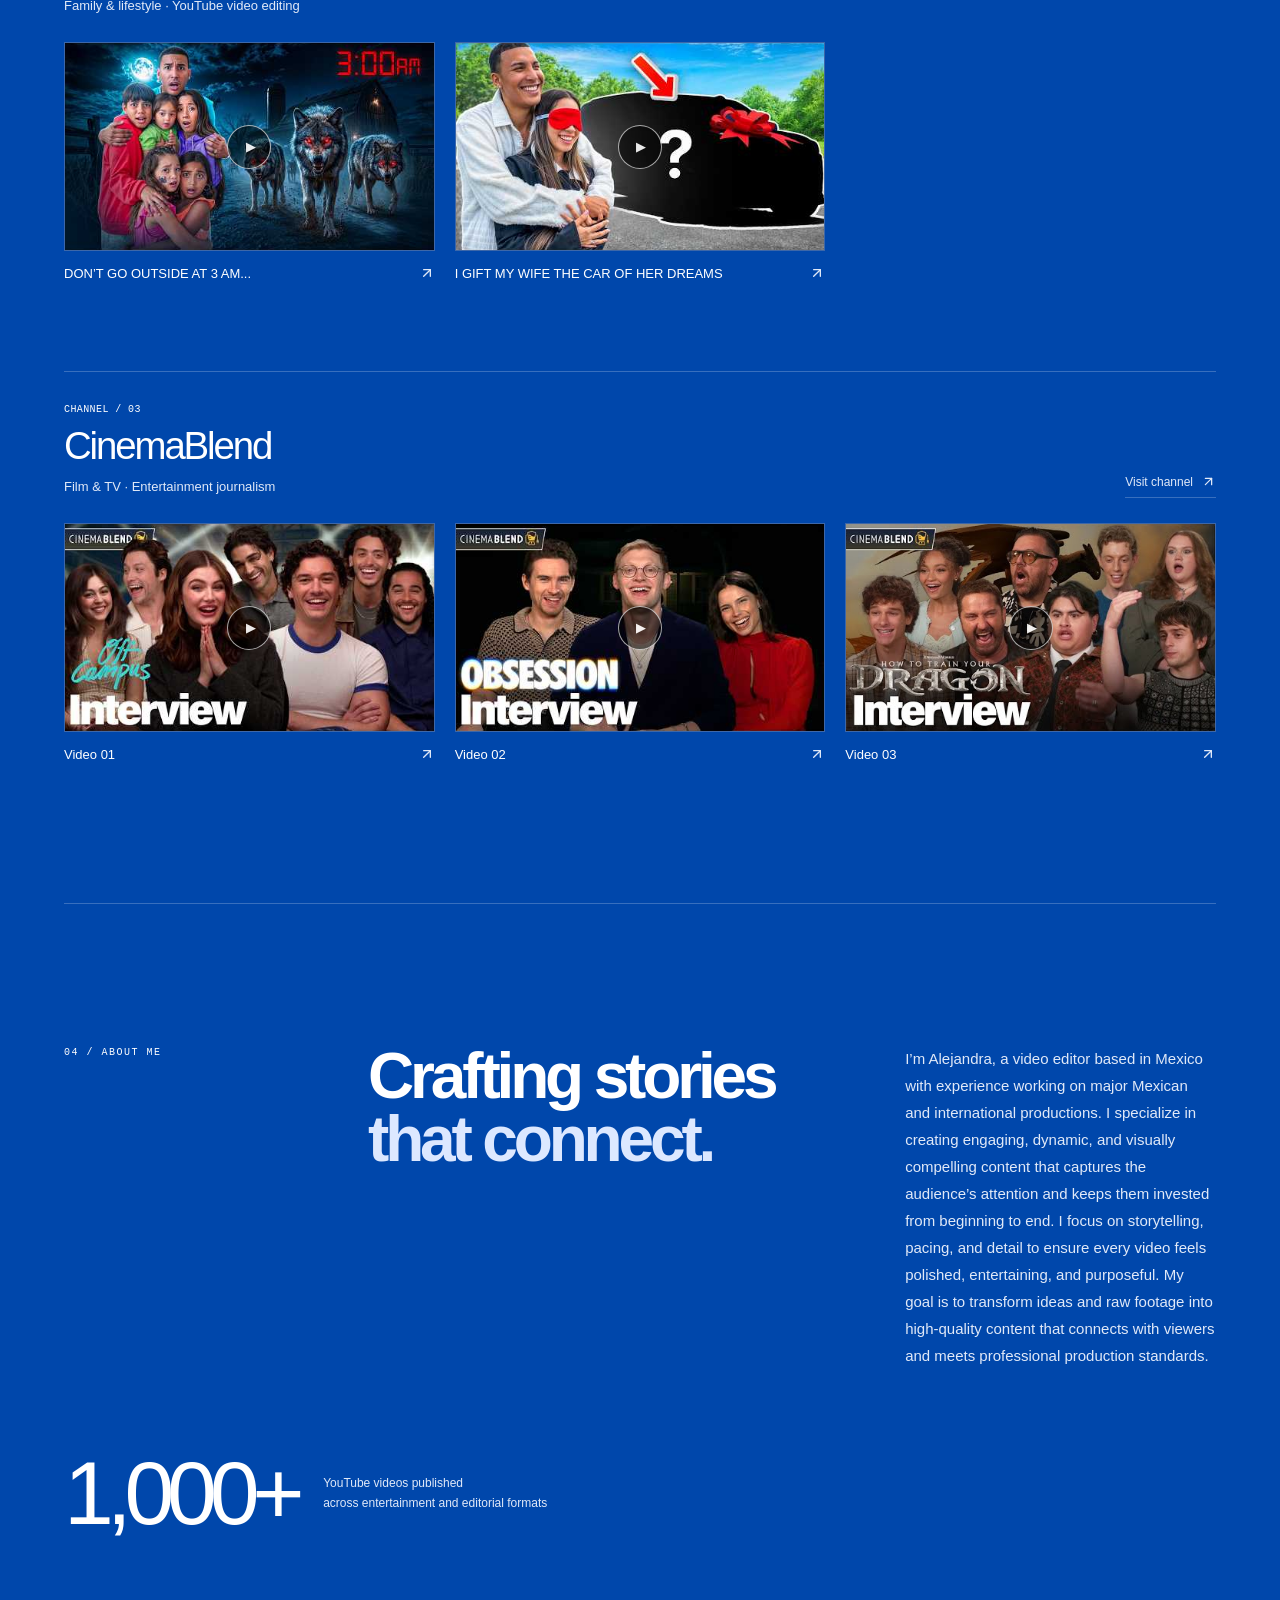
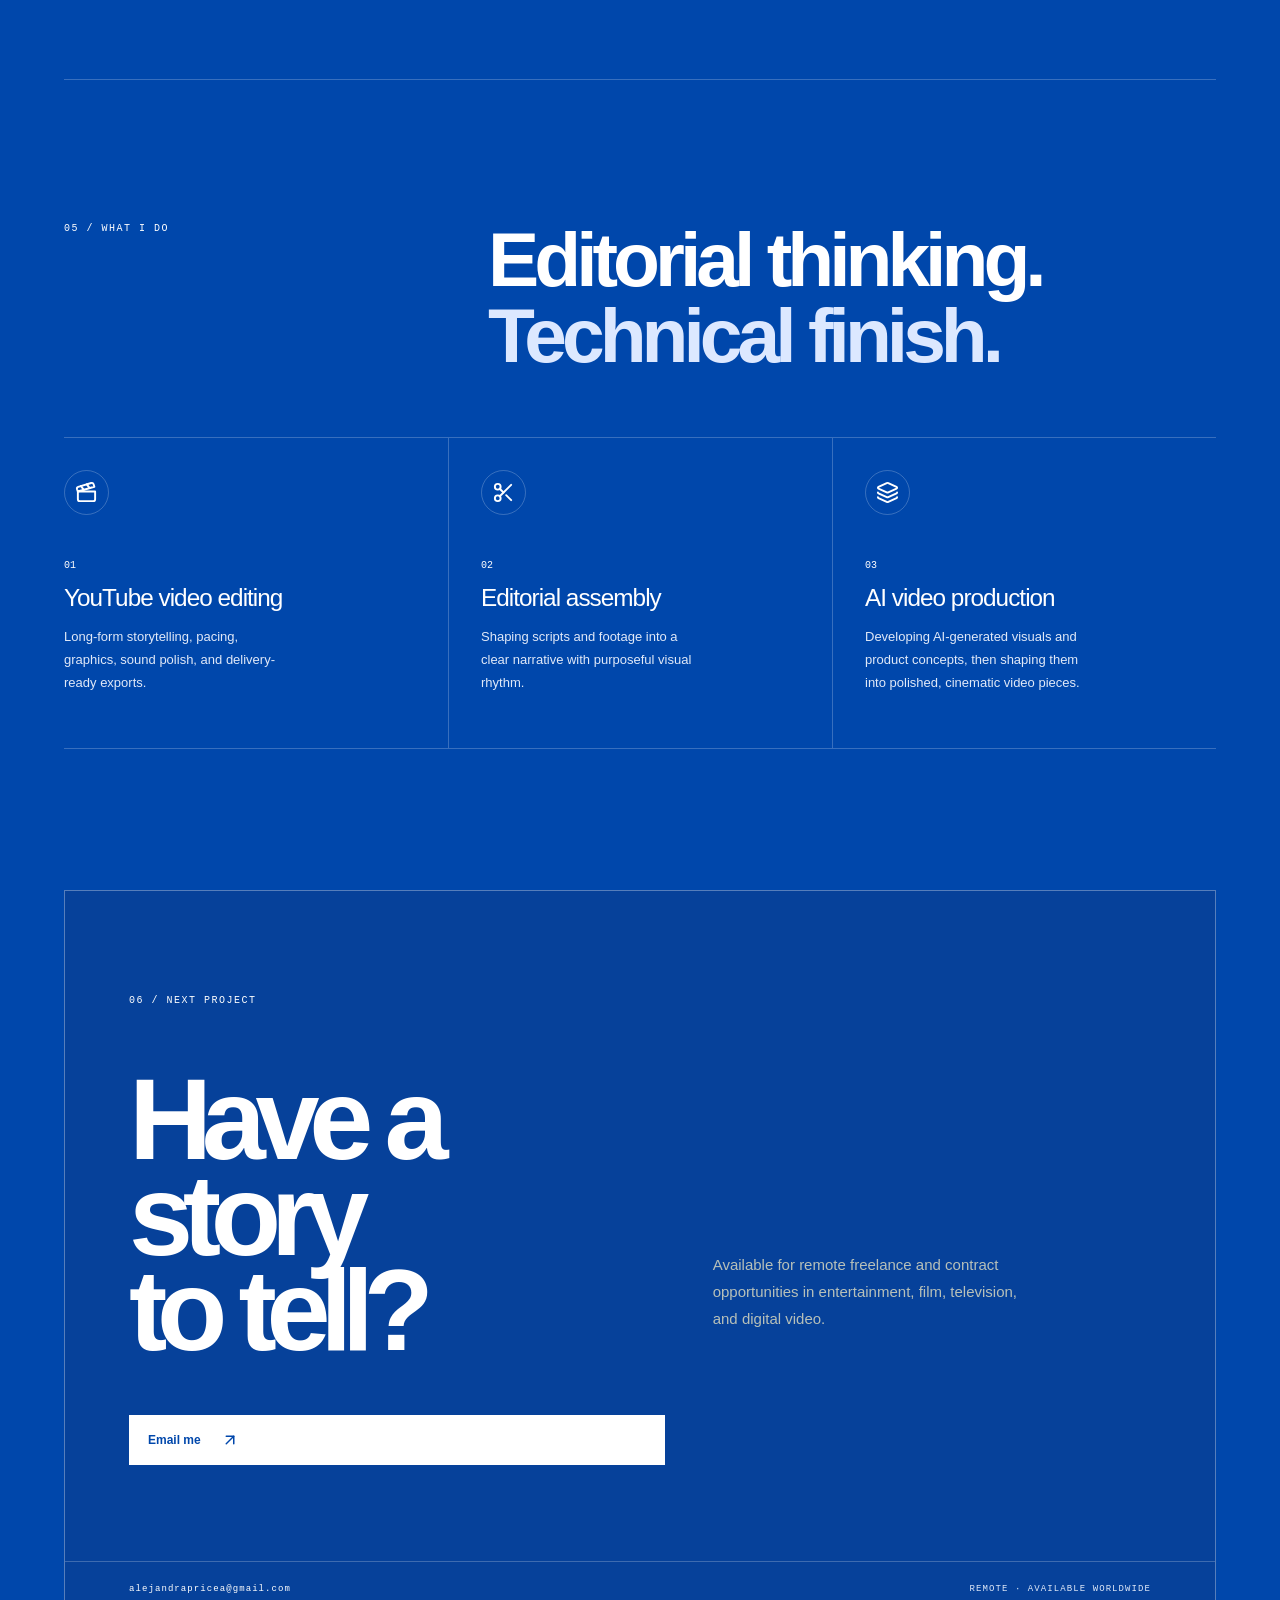
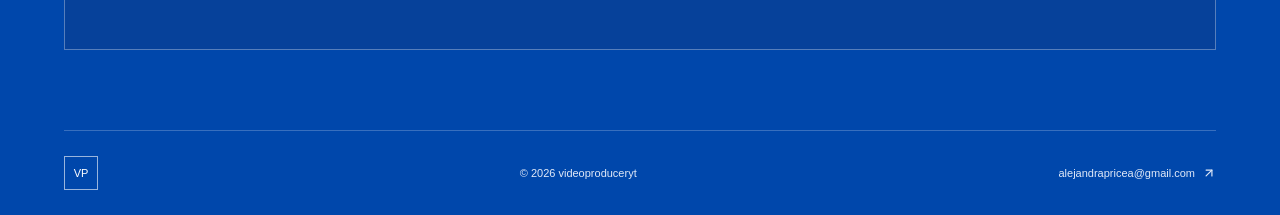
==== commit 061a8ab5: "New share preview image and absolute og:image URL Replace the old 'Liss Silva' og-cover with one mat" ====
--- a/index.html
+++ b/index.html
@@ -8,9 +8,13 @@
 <meta property="og:title" content="videoproduceryt | Video Production &amp; Editing">
 <meta property="og:description" content="Video production and editing for entertainment, film, television, and digital audiences. Explore selected video work and get in touch.">
 <meta property="og:type" content="website">
-<meta property="og:image" content="assets/img/og-cover.png">
+<meta property="og:url" content="https://alejandravideoproducer.vercel.app/">
+<meta property="og:image" content="https://alejandravideoproducer.vercel.app/assets/img/og-cover.png?v=2">
+<meta property="og:image:width" content="1200">
+<meta property="og:image:height" content="630">
+<meta property="og:image:alt" content="Alejandra — Video Producer. Stories that stay with you.">
 <meta name="twitter:card" content="summary_large_image">
-<meta name="twitter:image" content="assets/img/og-cover.png">
+<meta name="twitter:image" content="https://alejandravideoproducer.vercel.app/assets/img/og-cover.png?v=2">
 <link rel="icon" href="assets/img/favicon.svg">
 <link rel="stylesheet" href="styles.css">
 </head>
